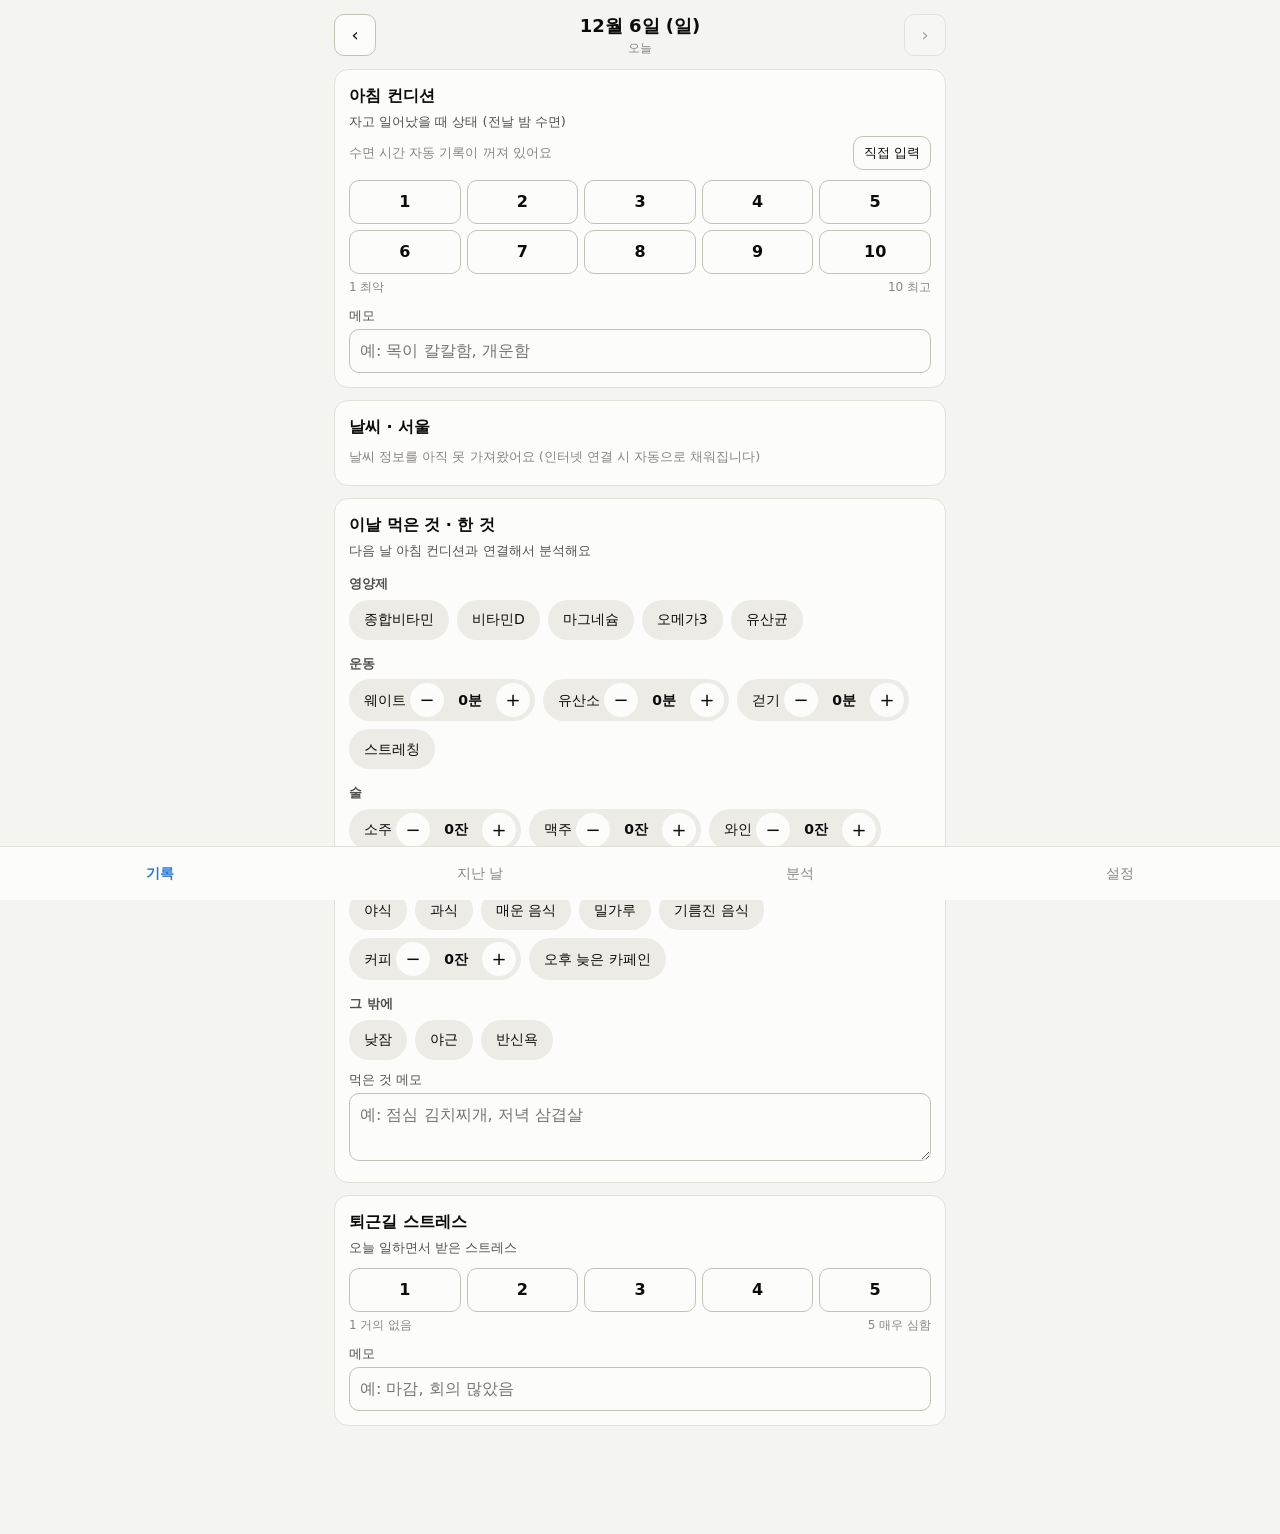
==== condition-app/app/src/main/assets/www/index.html @ cd473499 "Add condition-tracking Android app Morning condition score linked to the previous day's food, supple" ====
<!doctype html>
<html lang="ko">
<head>
<meta charset="utf-8">
<meta name="viewport" content="width=device-width, initial-scale=1, viewport-fit=cover">
<title>컨디션 노트</title>
<link rel="stylesheet" href="style.css">
</head>
<body>
<main id="view"></main>
<nav id="tabs">
  <button data-tab="today">기록</button>
  <button data-tab="history">지난 날</button>
  <button data-tab="stats">분석</button>
  <button data-tab="settings">설정</button>
</nav>
<div id="toast" hidden></div>
<script src="sleep.js"></script>
<script src="app.js"></script>
</body>
</html>
---- condition-app/app/src/main/assets/www/style.css ----
:root {
  --page: #f4f4f1;
  --card: #fcfcfb;
  --ink: #0b0b0b;
  --ink2: #52514e;
  --muted: #898781;
  --line: #e1e0d9;
  --axis: #c3c2b7;
  --accent: #2a78d6;
  --accent-ink: #ffffff;
  --neg: #eb6834;
  --chip: #ecebe6;
  --warn-bg: #fff4d6;
}
@media (prefers-color-scheme: dark) {
  :root {
    --page: #0d0d0d;
    --card: #1a1a19;
    --ink: #f0efec;
    --ink2: #c3c2b7;
    --muted: #898781;
    --line: #2c2c2a;
    --axis: #383835;
    --accent: #3987e5;
    --neg: #d95926;
    --chip: #2a2a28;
    --warn-bg: #3a3118;
  }
}
* { box-sizing: border-box; -webkit-tap-highlight-color: transparent; }
html, body { margin: 0; background: var(--page); color: var(--ink); }
body { font: 16px/1.5 system-ui, -apple-system, "Noto Sans KR", sans-serif; }
#view { padding: 12px 14px 96px; max-width: 640px; margin: 0 auto; }
#tabs {
  position: fixed; left: 0; right: 0; bottom: 0; display: flex;
  background: var(--card); border-top: 1px solid var(--line);
  padding-bottom: env(safe-area-inset-bottom);
}
#tabs button {
  flex: 1; padding: 16px 0; border: 0; background: none; color: var(--muted);
  font: inherit; font-size: 14px;
}
#tabs button.on { color: var(--accent); font-weight: 700; }
h1 { font-size: 20px; margin: 4px 0 12px; }
h2 { font-size: 16px; margin: 0 0 4px; }
h3 { font-size: 13px; margin: 14px 0 6px; color: var(--ink2); font-weight: 600; }
p { margin: 4px 0; }
.sub { color: var(--ink2); font-size: 13px; }
.muted { color: var(--muted); font-size: 13px; }
.card { background: var(--card); border: 1px solid var(--line); border-radius: 14px; padding: 14px; margin-bottom: 12px; }
.warn { background: var(--warn-bg); }
.row { display: flex; align-items: center; gap: 8px; }
.row.between { justify-content: space-between; }
.grow { flex: 1; min-width: 0; }

.datenav { display: flex; align-items: center; justify-content: space-between; margin-bottom: 12px; }
.datenav .d { font-size: 18px; font-weight: 700; text-align: center; }
.datenav .d small { display: block; font-size: 12px; font-weight: 400; color: var(--muted); }

button { font: inherit; color: var(--ink); }
.btn { border: 1px solid var(--axis); background: var(--card); border-radius: 10px; padding: 9px 14px; min-height: 42px; }
.btn.primary { background: var(--accent); border-color: var(--accent); color: var(--accent-ink); font-weight: 600; }
.btn.small { padding: 5px 10px; min-height: 34px; font-size: 13px; }
.btn.icon { width: 42px; padding: 0; font-size: 18px; }
.btn:disabled { opacity: .35; }

.scale { display: grid; gap: 6px; margin: 10px 0 4px; }
.scale.s10 { grid-template-columns: repeat(5, 1fr); }
.scale.s5 { grid-template-columns: repeat(5, 1fr); }
.scale button { border: 1px solid var(--axis); background: var(--card); border-radius: 10px; height: 44px; font-weight: 600; }
.scale button.on { background: var(--accent); border-color: var(--accent); color: var(--accent-ink); }
.scalehint { display: flex; justify-content: space-between; font-size: 12px; color: var(--muted); }

.chips { display: flex; flex-wrap: wrap; gap: 8px; }
.chip { border: 1px solid transparent; background: var(--chip); border-radius: 999px; padding: 8px 14px; min-height: 40px; font-size: 14px; }
.chip.on { background: var(--accent); color: var(--accent-ink); font-weight: 600; }
.chip.num { display: inline-flex; align-items: center; gap: 4px; padding: 3px 4px 3px 14px; }
.chip.num.on { background: var(--chip); color: var(--ink); border-color: var(--accent); }
.chip.num b { min-width: 44px; text-align: center; font-weight: 600; }
.chip.num button { width: 34px; height: 34px; border-radius: 50%; border: 0; background: var(--card); font-size: 18px; line-height: 1; }

input[type=text], input[type=time], input[type=number], select, textarea {
  width: 100%; font: inherit; color: var(--ink); background: var(--card);
  border: 1px solid var(--axis); border-radius: 10px; padding: 9px 10px; min-height: 42px;
}
textarea { min-height: 64px; resize: vertical; }
label.f { display: block; font-size: 13px; color: var(--ink2); margin: 10px 0 4px; }

.sleepline { display: flex; gap: 14px; flex-wrap: wrap; margin: 8px 0; }
.sleepline div span { display: block; font-size: 12px; color: var(--muted); }
.sleepline div b { font-size: 18px; }

.tiles { display: grid; grid-template-columns: repeat(3, 1fr); gap: 8px; margin-bottom: 12px; }
.tile { background: var(--card); border: 1px solid var(--line); border-radius: 14px; padding: 10px 12px; }
.tile span { display: block; font-size: 12px; color: var(--ink2); }
.tile b { font-size: 22px; }
.tile small { font-size: 12px; color: var(--muted); font-weight: 400; }

.hist { display: block; width: 100%; text-align: left; }
.hist .score { width: 44px; height: 44px; border-radius: 12px; background: var(--chip); display: flex; align-items: center; justify-content: center; font-weight: 700; font-size: 18px; flex: none; }
.hist .score.has { background: var(--accent); color: var(--accent-ink); }
.hist .tags { font-size: 13px; color: var(--ink2); overflow: hidden; text-overflow: ellipsis; white-space: nowrap; }

.chart { position: relative; }
.chart svg { display: block; width: 100%; height: auto; touch-action: pan-y; }
.chart .tip { position: absolute; top: 0; pointer-events: none; background: var(--ink); color: var(--card); font-size: 12px; padding: 4px 8px; border-radius: 8px; white-space: nowrap; transform: translateX(-50%); }
.axis text { fill: var(--muted); font-size: 10px; }

.factor { display: grid; grid-template-columns: 34% 1fr 64px; align-items: center; gap: 8px; padding: 6px 0; border-top: 1px solid var(--line); font-size: 14px; }
.factor:first-of-type { border-top: 0; }
.factor .name small { display: block; color: var(--muted); font-size: 11px; }
.factor .bar { position: relative; height: 14px; }
.factor .bar::before { content: ""; position: absolute; left: 50%; top: -3px; bottom: -3px; width: 1px; background: var(--axis); }
.factor .bar i { position: absolute; top: 0; bottom: 0; }
.factor .bar i.pos { left: calc(50% + 1px); background: var(--accent); border-radius: 0 4px 4px 0; }
.factor .bar i.neg { right: calc(50% + 0px); background: var(--neg); border-radius: 4px 0 0 4px; }
.factor .val { text-align: right; font-variant-numeric: tabular-nums; font-weight: 600; }
.legend { display: flex; gap: 14px; font-size: 12px; color: var(--ink2); margin: 6px 0 8px; }
.legend i { display: inline-block; width: 10px; height: 10px; border-radius: 3px; margin-right: 4px; }

table { width: 100%; border-collapse: collapse; font-size: 14px; }
th, td { text-align: left; padding: 6px 4px; border-top: 1px solid var(--line); }
th { color: var(--ink2); font-weight: 600; font-size: 12px; border-top: 0; }
td.n, th.n { text-align: right; font-variant-numeric: tabular-nums; }

.itemrow { display: flex; align-items: center; justify-content: space-between; padding: 6px 0; border-top: 1px solid var(--line); }
.itemrow:first-of-type { border-top: 0; }
.addrow { display: grid; grid-template-columns: 1fr 96px auto; gap: 6px; margin-top: 8px; }

#toast { position: fixed; left: 50%; bottom: 84px; transform: translateX(-50%); background: var(--ink); color: var(--card); padding: 8px 16px; border-radius: 999px; font-size: 14px; z-index: 10; }
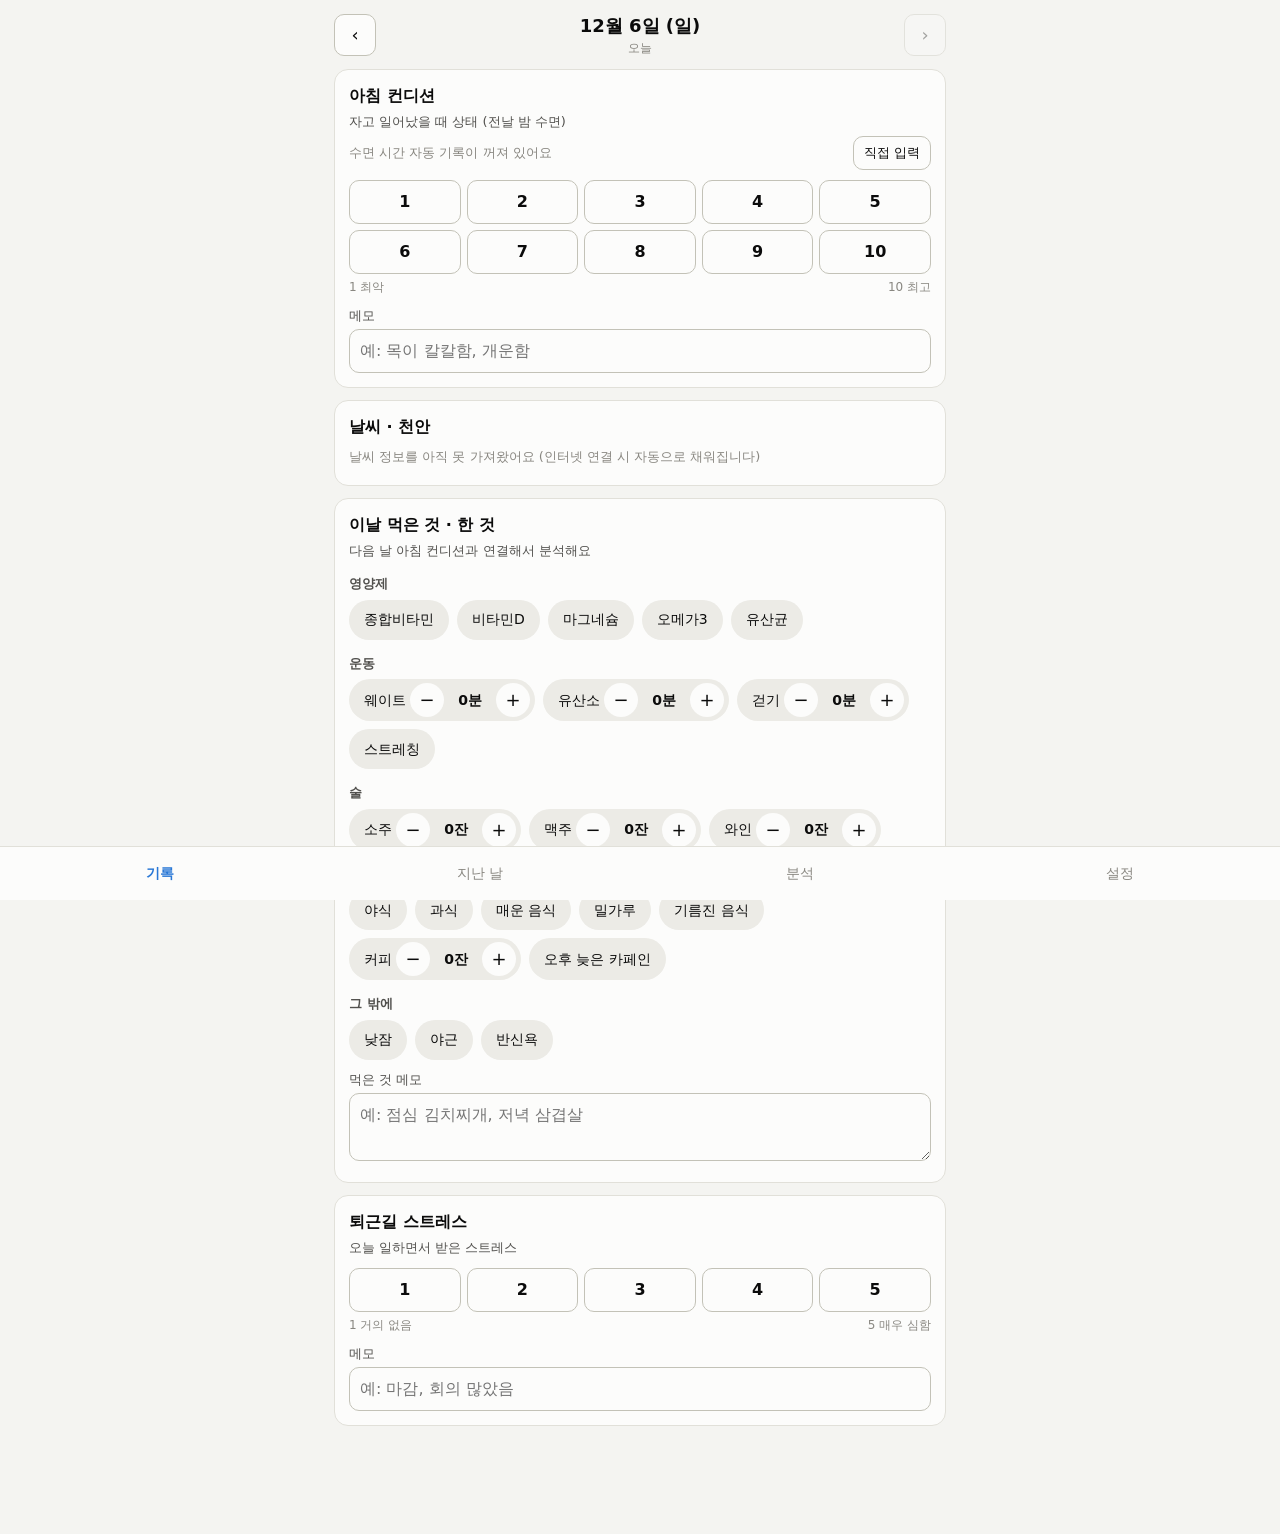
==== commit c2808d09: "Harden the app, default to Cheonan, add good-vs-bad comparison and AI share Ship a non-debuggable re" ====
--- a/condition-app/app/src/main/assets/www/index.html
+++ b/condition-app/app/src/main/assets/www/index.html
@@ -2,6 +2,7 @@
 <html lang="ko">
 <head>
 <meta charset="utf-8">
+<meta http-equiv="Content-Security-Policy" content="default-src 'none'; script-src 'self'; style-src 'self' 'unsafe-inline'; connect-src https://api.open-meteo.com">
 <meta name="viewport" content="width=device-width, initial-scale=1, viewport-fit=cover">
 <title>컨디션 노트</title>
 <link rel="stylesheet" href="style.css">
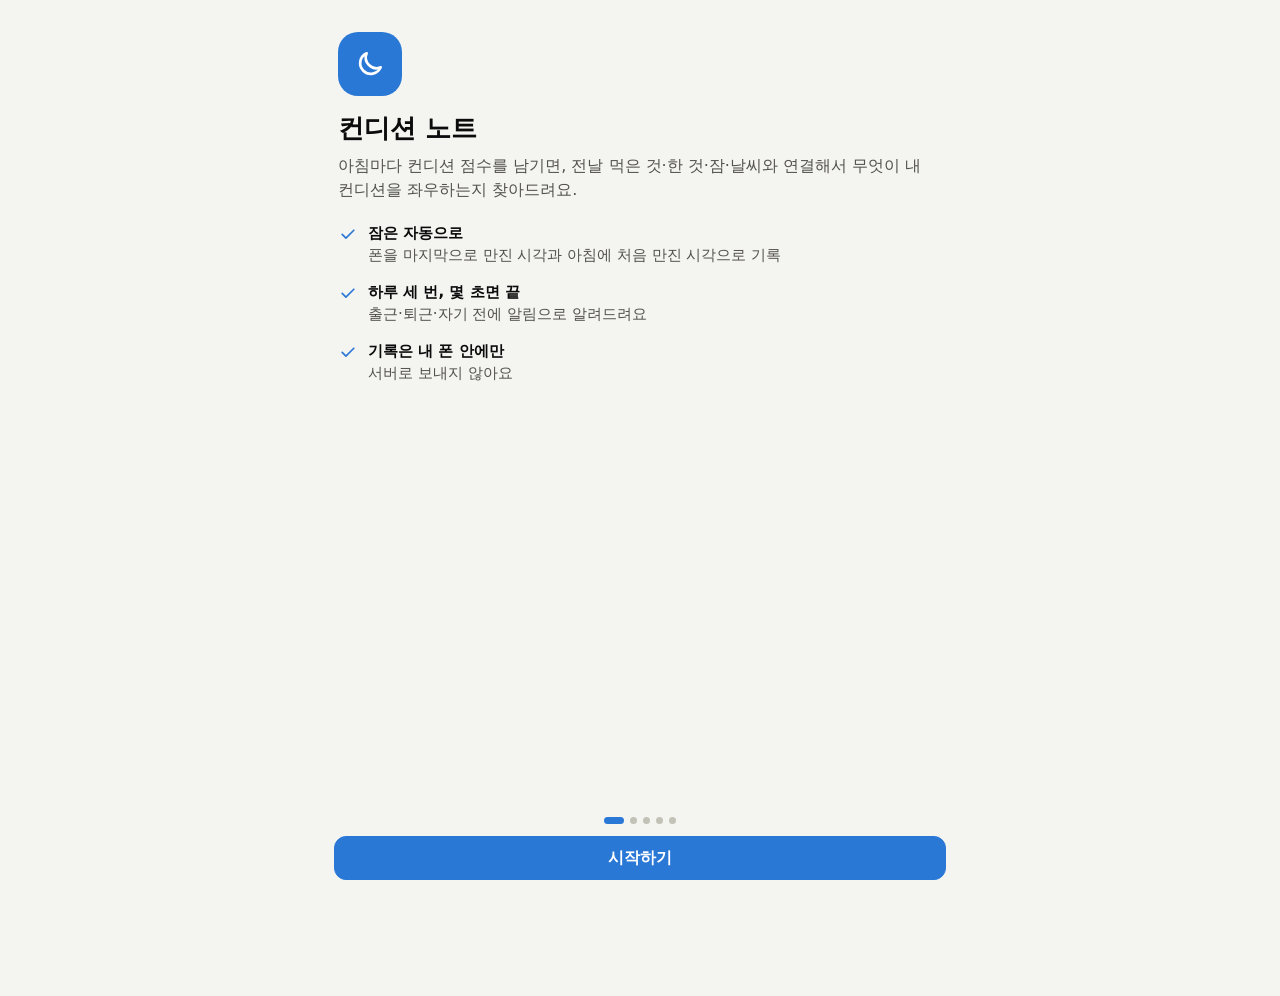
==== commit d126a279: "Upgrade to 2.0: onboarding, redesigned UI, calendar, insights, air quality - First-run guide (permis" ====
--- a/condition-app/app/src/main/assets/www/index.html
+++ b/condition-app/app/src/main/assets/www/index.html
@@ -2,21 +2,19 @@
 <html lang="ko">
 <head>
 <meta charset="utf-8">
-<meta http-equiv="Content-Security-Policy" content="default-src 'none'; script-src 'self'; style-src 'self' 'unsafe-inline'; connect-src https://api.open-meteo.com">
+<meta http-equiv="Content-Security-Policy" content="default-src 'none'; script-src 'self'; style-src 'self' 'unsafe-inline'; connect-src https://api.open-meteo.com https://air-quality-api.open-meteo.com">
 <meta name="viewport" content="width=device-width, initial-scale=1, viewport-fit=cover">
 <title>컨디션 노트</title>
 <link rel="stylesheet" href="style.css">
 </head>
 <body>
 <main id="view"></main>
-<nav id="tabs">
-  <button data-tab="today">기록</button>
-  <button data-tab="history">지난 날</button>
-  <button data-tab="stats">분석</button>
-  <button data-tab="settings">설정</button>
-</nav>
-<div id="toast" hidden></div>
+<nav id="tabs" aria-label="화면 이동"></nav>
+<div id="sheet"></div>
+<div id="toast" role="status" hidden></div>
+<script src="logic.js"></script>
 <script src="sleep.js"></script>
+<script src="views.js"></script>
 <script src="app.js"></script>
 </body>
 </html>
--- a/condition-app/app/src/main/assets/www/style.css
+++ b/condition-app/app/src/main/assets/www/style.css
@@ -3,14 +3,18 @@
   --card: #fcfcfb;
   --ink: #0b0b0b;
   --ink2: #52514e;
-  --muted: #898781;
+  --muted: #76746e;
   --line: #e1e0d9;
   --axis: #c3c2b7;
   --accent: #2a78d6;
   --accent-ink: #ffffff;
+  --accent-soft: #e4effc;
   --neg: #eb6834;
   --chip: #ecebe6;
   --warn-bg: #fff4d6;
+  --danger: #c42f2f;
+  --good: #0ca30c;
+  --shadow: 0 1px 2px rgba(0, 0, 0, .04), 0 4px 16px rgba(0, 0, 0, .04);
 }
 @media (prefers-color-scheme: dark) {
   :root {
@@ -18,113 +22,266 @@
     --card: #1a1a19;
     --ink: #f0efec;
     --ink2: #c3c2b7;
-    --muted: #898781;
+    --muted: #98968f;
     --line: #2c2c2a;
-    --axis: #383835;
+    --axis: #45453f;
     --accent: #3987e5;
+    --accent-soft: #17293f;
     --neg: #d95926;
     --chip: #2a2a28;
     --warn-bg: #3a3118;
+    --danger: #e66767;
+    --shadow: none;
   }
 }
 * { box-sizing: border-box; -webkit-tap-highlight-color: transparent; }
+html { font-size: 16px; }
 html, body { margin: 0; background: var(--page); color: var(--ink); }
-body { font: 16px/1.5 system-ui, -apple-system, "Noto Sans KR", sans-serif; }
-#view { padding: 12px 14px 96px; max-width: 640px; margin: 0 auto; }
-#tabs {
-  position: fixed; left: 0; right: 0; bottom: 0; display: flex;
-  background: var(--card); border-top: 1px solid var(--line);
-  padding-bottom: env(safe-area-inset-bottom);
-}
-#tabs button {
-  flex: 1; padding: 16px 0; border: 0; background: none; color: var(--muted);
-  font: inherit; font-size: 14px;
-}
+body { font: 1rem/1.5 system-ui, -apple-system, "Noto Sans KR", sans-serif; overflow-wrap: anywhere; }
+body.sheet-open { overflow: hidden; }
+#view { padding: .5rem .875rem 6.5rem; max-width: 40rem; margin: 0 auto; }
+h1 { font-size: 1.25rem; margin: 0; line-height: 1.3; }
+h2 { font-size: 1.0625rem; margin: 0; display: flex; align-items: center; gap: .375rem; }
+h3 { font-size: .8125rem; margin: 0; color: var(--ink2); font-weight: 600; }
+p { margin: .25rem 0; }
+.sub { color: var(--ink2); font-size: .875rem; }
+.muted { color: var(--muted); font-size: .8125rem; font-weight: 400; }
+.row { display: flex; align-items: center; gap: .5rem; }
+.row.between { justify-content: space-between; }
+.row.wrap { flex-wrap: wrap; }
+.grow { flex: 1; min-width: 0; }
+.ic { width: 1.25rem; height: 1.25rem; flex: none; }
+.ic.dim { color: var(--axis); }
+.muted .ic { width: .9375rem; height: .9375rem; vertical-align: -.15em; margin-right: .25rem; }
+button { font: inherit; color: var(--ink); }
+button:focus-visible, input:focus-visible, select:focus-visible, textarea:focus-visible { outline: 2px solid var(--accent); outline-offset: 2px; }
+
+/* 아래 탭 */
+#tabs { position: fixed; left: 0; right: 0; bottom: 0; display: flex; background: var(--card); border-top: 1px solid var(--line); padding-bottom: env(safe-area-inset-bottom); z-index: 5; }
+#tabs button { flex: 1; padding: .5rem 0 .4375rem; border: 0; background: none; color: var(--muted); font-size: .6875rem; display: flex; flex-direction: column; align-items: center; gap: .125rem; min-height: 3.5rem; }
+#tabs button .ic { width: 1.5rem; height: 1.5rem; }
 #tabs button.on { color: var(--accent); font-weight: 700; }
-h1 { font-size: 20px; margin: 4px 0 12px; }
-h2 { font-size: 16px; margin: 0 0 4px; }
-h3 { font-size: 13px; margin: 14px 0 6px; color: var(--ink2); font-weight: 600; }
-p { margin: 4px 0; }
-.sub { color: var(--ink2); font-size: 13px; }
-.muted { color: var(--muted); font-size: 13px; }
-.card { background: var(--card); border: 1px solid var(--line); border-radius: 14px; padding: 14px; margin-bottom: 12px; }
-.warn { background: var(--warn-bg); }
-.row { display: flex; align-items: center; gap: 8px; }
-.row.between { justify-content: space-between; }
-.grow { flex: 1; min-width: 0; }
-
-.datenav { display: flex; align-items: center; justify-content: space-between; margin-bottom: 12px; }
-.datenav .d { font-size: 18px; font-weight: 700; text-align: center; }
-.datenav .d small { display: block; font-size: 12px; font-weight: 400; color: var(--muted); }
-
-button { font: inherit; color: var(--ink); }
-.btn { border: 1px solid var(--axis); background: var(--card); border-radius: 10px; padding: 9px 14px; min-height: 42px; }
+body.onboarding #tabs { display: none; }
+
+/* 머리말 */
+.top { display: flex; align-items: center; justify-content: space-between; gap: .5rem; padding: .5rem 0 .75rem; }
+.top.plain { padding-top: .75rem; }
+.top .ttl { flex: 1; text-align: center; }
+.top.plain .ttl { text-align: left; }
+.top.plain h1 { font-size: 1.5rem; }
+.top .ttl p { margin: 0; font-size: .8125rem; color: var(--muted); }
+.nav { width: 2.75rem; height: 2.75rem; border-radius: 50%; border: 1px solid var(--line); background: var(--card); display: flex; align-items: center; justify-content: center; }
+.nav:disabled { opacity: .3; }
+.backtoday { display: block; width: 100%; margin: 0 0 .75rem; padding: .5rem; border: 0; border-radius: .75rem; background: var(--accent-soft); color: var(--accent); font-weight: 600; font-size: .875rem; }
+
+/* 오늘 진행 상황 */
+.steps { display: grid; grid-template-columns: repeat(3, 1fr); gap: .5rem; margin-bottom: .75rem; }
+.steps button { display: flex; align-items: center; justify-content: center; gap: .375rem; min-height: 2.5rem; border: 1px solid var(--line); background: var(--card); border-radius: 999px; font-size: .875rem; color: var(--ink2); }
+.steps button i { width: .875rem; height: .875rem; border-radius: 50%; border: 2px solid var(--axis); }
+.steps button .ic { width: 1rem; height: 1rem; }
+.steps button.on { background: var(--accent-soft); border-color: transparent; color: var(--accent); font-weight: 600; }
+
+/* 카드 */
+.card { display: block; width: 100%; text-align: left; background: var(--card); border: 1px solid var(--line); border-radius: 1rem; padding: 1rem; margin: 0 0 .75rem; box-shadow: var(--shadow); scroll-margin-top: .75rem; }
+.card-h { display: flex; align-items: center; justify-content: space-between; gap: .5rem; margin-bottom: .375rem; }
+.card.warn { background: var(--warn-bg); box-shadow: none; }
+.card.warn .btn.ghost { background: transparent; }
+.card.warn > .row, .card.warn > .btn { margin-top: .5rem; }
+.done { display: inline-flex; align-items: center; gap: .125rem; color: var(--accent); font-size: .8125rem; font-weight: 600; }
+.done .ic { width: 1rem; height: 1rem; }
+.tag { font-size: .75rem; padding: .125rem .5rem; border-radius: 999px; background: var(--chip); color: var(--ink2); font-weight: 600; white-space: nowrap; }
+.tag.ok { background: var(--accent-soft); color: var(--accent); }
+.q { font-weight: 600; margin: .875rem 0 .5rem; }
+.cat-h { display: flex; align-items: center; justify-content: space-between; margin: 1rem 0 .5rem; min-height: 1.5rem; }
+.card h3 { margin: 1rem 0 .5rem; }
+.cat-h h3 { margin: 0; }
+.link { border: 0; background: none; color: var(--accent); font-size: .8125rem; font-weight: 600; padding: .375rem 0; }
+.link.block { display: block; margin-top: .5rem; }
+
+/* 버튼 */
+.btn { border: 1px solid var(--axis); background: var(--card); border-radius: .75rem; padding: .5625rem .875rem; min-height: 2.75rem; font-weight: 500; }
 .btn.primary { background: var(--accent); border-color: var(--accent); color: var(--accent-ink); font-weight: 600; }
-.btn.small { padding: 5px 10px; min-height: 34px; font-size: 13px; }
-.btn.icon { width: 42px; padding: 0; font-size: 18px; }
-.btn:disabled { opacity: .35; }
-
-.scale { display: grid; gap: 6px; margin: 10px 0 4px; }
-.scale.s10 { grid-template-columns: repeat(5, 1fr); }
-.scale.s5 { grid-template-columns: repeat(5, 1fr); }
-.scale button { border: 1px solid var(--axis); background: var(--card); border-radius: 10px; height: 44px; font-weight: 600; }
-.scale button.on { background: var(--accent); border-color: var(--accent); color: var(--accent-ink); }
-.scalehint { display: flex; justify-content: space-between; font-size: 12px; color: var(--muted); }
-
-.chips { display: flex; flex-wrap: wrap; gap: 8px; }
-.chip { border: 1px solid transparent; background: var(--chip); border-radius: 999px; padding: 8px 14px; min-height: 40px; font-size: 14px; }
+.btn.ghost { border-color: transparent; color: var(--accent); }
+.btn.small { padding: .3125rem .625rem; min-height: 2.25rem; font-size: .8125rem; }
+.btn.block { display: block; width: 100%; margin-top: .75rem; }
+.btn.dangerbtn { background: var(--danger); border-color: var(--danger); color: #fff; font-weight: 600; }
+.btn.dangertext { color: var(--danger); }
+
+/* 수면 */
+.sleepbox { background: var(--page); border-radius: .75rem; padding: .75rem; }
+.sleepbox.empty { display: flex; align-items: center; justify-content: space-between; gap: .5rem; }
+.sleepnums { display: flex; flex-wrap: wrap; gap: .375rem 1.25rem; margin-bottom: .375rem; }
+.sleepnums b { white-space: nowrap; }
+.sleepnums span { display: block; font-size: .75rem; color: var(--muted); }
+.sleepnums b { font-size: 1.1875rem; font-variant-numeric: tabular-nums; }
+.sleepedit .row { margin-bottom: .5rem; }
+
+/* 점수 */
+.score10 { display: grid; grid-template-columns: repeat(5, 1fr); gap: .375rem; }
+.score10 button { min-height: 2.75rem; border-radius: .75rem; border: 1px solid var(--axis); background: var(--card); font-weight: 600; font-size: 1.0625rem; padding: 0; }
+.score10 button.on, .score5 button.on { background: var(--accent); border-color: var(--accent); color: var(--accent-ink); }
+.score5 { display: grid; grid-template-columns: repeat(5, 1fr); gap: .375rem; }
+.score5 button { border: 1px solid var(--axis); background: var(--card); border-radius: .75rem; padding: .375rem .125rem; min-height: 3.25rem; display: flex; flex-direction: column; align-items: center; justify-content: center; }
+.score5 b { font-size: 1.0625rem; }
+.score5 small { font-size: .6875rem; color: var(--muted); }
+.score5 button.on small { color: var(--accent-ink); }
+.scalehint { display: flex; justify-content: space-between; font-size: .75rem; color: var(--muted); margin-top: .375rem; min-height: 1.25rem; }
+.scalehint b { color: var(--accent); font-size: .875rem; margin: 0 auto; }
+
+/* 항목 칩 */
+.chips { display: flex; flex-wrap: wrap; gap: .5rem; }
+.chip { border: 1px solid transparent; background: var(--chip); border-radius: 999px; padding: .5rem .875rem; min-height: 2.5rem; font-size: .875rem; }
 .chip.on { background: var(--accent); color: var(--accent-ink); font-weight: 600; }
-.chip.num { display: inline-flex; align-items: center; gap: 4px; padding: 3px 4px 3px 14px; }
-.chip.num.on { background: var(--chip); color: var(--ink); border-color: var(--accent); }
-.chip.num b { min-width: 44px; text-align: center; font-weight: 600; }
-.chip.num button { width: 34px; height: 34px; border-radius: 50%; border: 0; background: var(--card); font-size: 18px; line-height: 1; }
-
-input[type=text], input[type=time], input[type=number], select, textarea {
-  width: 100%; font: inherit; color: var(--ink); background: var(--card);
-  border: 1px solid var(--axis); border-radius: 10px; padding: 9px 10px; min-height: 42px;
-}
-textarea { min-height: 64px; resize: vertical; }
-label.f { display: block; font-size: 13px; color: var(--ink2); margin: 10px 0 4px; }
-
-.sleepline { display: flex; gap: 14px; flex-wrap: wrap; margin: 8px 0; }
-.sleepline div span { display: block; font-size: 12px; color: var(--muted); }
-.sleepline div b { font-size: 18px; }
-
-.tiles { display: grid; grid-template-columns: repeat(3, 1fr); gap: 8px; margin-bottom: 12px; }
-.tile { background: var(--card); border: 1px solid var(--line); border-radius: 14px; padding: 10px 12px; }
-.tile span { display: block; font-size: 12px; color: var(--ink2); }
-.tile b { font-size: 22px; }
-.tile small { font-size: 12px; color: var(--muted); font-weight: 400; }
-
-.hist { display: block; width: 100%; text-align: left; }
-.hist .score { width: 44px; height: 44px; border-radius: 12px; background: var(--chip); display: flex; align-items: center; justify-content: center; font-weight: 700; font-size: 18px; flex: none; }
-.hist .score.has { background: var(--accent); color: var(--accent-ink); }
-.hist .tags { font-size: 13px; color: var(--ink2); overflow: hidden; text-overflow: ellipsis; white-space: nowrap; }
-
-.chart { position: relative; }
+.chip.num { display: inline-flex; align-items: center; gap: .25rem; padding: .1875rem .25rem .1875rem .875rem; }
+.chip.num.on { background: var(--accent-soft); color: var(--ink); border-color: var(--accent); }
+.chip.num b { min-width: 2.75rem; text-align: center; font-weight: 600; font-variant-numeric: tabular-nums; }
+.chip.num button { width: 2.125rem; height: 2.125rem; border-radius: 50%; border: 0; background: var(--card); font-size: 1.125rem; line-height: 1; padding: 0; }
+
+/* 입력 */
+input[type=text], input[type=time], select, textarea { width: 100%; font: inherit; color: var(--ink); background: var(--card); border: 1px solid var(--axis); border-radius: .75rem; padding: .5625rem .625rem; min-height: 2.75rem; }
+textarea { min-height: 4rem; resize: vertical; display: block; }
+label.f { display: block; font-size: .8125rem; color: var(--ink2); margin: .875rem 0 .25rem; }
+input:disabled { opacity: .6; }
+
+/* 날씨 */
+.env { display: grid; grid-template-columns: 1fr 1fr; gap: .5rem; }
+.env > div { background: var(--page); border-radius: .75rem; padding: .625rem .75rem; }
+.env span { display: block; font-size: .75rem; color: var(--muted); }
+.env b { font-size: 1.0625rem; }
+.env small { display: block; font-size: .75rem; color: var(--ink2); }
+.pm::before { content: ""; display: inline-block; width: .5rem; height: .5rem; border-radius: 50%; margin-right: .375rem; vertical-align: .1em; }
+.pm0::before { background: #0ca30c; } .pm1::before { background: #fab219; } .pm2::before { background: #ec835a; } .pm3::before { background: #d03b3b; }
+
+/* 달력 */
+.cal { display: grid; grid-template-columns: repeat(7, 1fr); gap: .25rem; }
+.cal.head { margin-bottom: .375rem; }
+.cal.head span { text-align: center; font-size: .75rem; color: var(--muted); }
+.cal button { aspect-ratio: 1; border: 0; border-radius: .625rem; background: var(--page); display: flex; flex-direction: column; align-items: center; justify-content: center; padding: 0; line-height: 1.1; position: relative; }
+.cal button small { font-size: .6875rem; opacity: .75; }
+.cal button b { font-size: .9375rem; }
+.cal button.today { box-shadow: 0 0 0 2px var(--card), 0 0 0 4px var(--accent); }
+.cal button.dot::after { content: ""; width: .3125rem; height: .3125rem; border-radius: 50%; background: var(--axis); margin-top: .1875rem; }
+.cal button:disabled { opacity: .35; }
+.callegend { display: flex; align-items: center; justify-content: flex-end; gap: .25rem; margin-top: .625rem; font-size: .6875rem; color: var(--muted); }
+.callegend i { width: .875rem; height: .875rem; border-radius: .1875rem; }
+
+/* 숫자 타일 */
+.tiles { display: grid; grid-template-columns: repeat(3, 1fr); gap: .5rem; margin-bottom: .75rem; }
+.tile { background: var(--card); border: 1px solid var(--line); border-radius: 1rem; padding: .625rem .75rem; box-shadow: var(--shadow); }
+.tile span { display: block; font-size: .75rem; color: var(--ink2); }
+.tile b { font-size: 1.375rem; font-variant-numeric: tabular-nums; }
+.tile small { font-size: .75rem; color: var(--muted); font-weight: 400; }
+.tile small.delta { display: block; }
+
+/* 지난 날 목록 */
+.hist .score { width: 2.75rem; height: 2.75rem; border-radius: .75rem; background: var(--chip); display: flex; align-items: center; justify-content: center; font-weight: 700; font-size: 1.125rem; flex: none; }
+.hist .tags { font-size: .8125rem; color: var(--muted); overflow: hidden; text-overflow: ellipsis; white-space: nowrap; }
+
+/* 분석 */
+.seg { display: grid; grid-template-columns: repeat(3, 1fr); background: var(--chip); border-radius: .75rem; padding: .1875rem; margin-bottom: .75rem; }
+.seg button { border: 0; background: none; border-radius: .5625rem; min-height: 2.25rem; font-size: .875rem; color: var(--ink2); }
+.seg button.on { background: var(--card); color: var(--ink); font-weight: 600; box-shadow: 0 1px 3px rgba(0, 0, 0, .12); }
+.insights { list-style: none; margin: .25rem 0 .5rem; padding: 0; }
+.insights li { padding: .625rem 0 .625rem .75rem; border-left: 3px solid var(--accent); margin-bottom: .625rem; }
+.insights li.down { border-left-color: var(--neg); }
+.insights li p { margin: 0 0 .25rem; font-weight: 600; }
+.insights li div { display: flex; flex-wrap: wrap; align-items: center; gap: .375rem; }
+.conf { font-size: .6875rem; font-weight: 600; padding: .0625rem .4375rem; border-radius: 999px; background: var(--chip); color: var(--ink2); }
+.conf.c2 { background: var(--accent-soft); color: var(--accent); }
+.chart { position: relative; margin-top: .5rem; }
 .chart svg { display: block; width: 100%; height: auto; touch-action: pan-y; }
-.chart .tip { position: absolute; top: 0; pointer-events: none; background: var(--ink); color: var(--card); font-size: 12px; padding: 4px 8px; border-radius: 8px; white-space: nowrap; transform: translateX(-50%); }
-.axis text { fill: var(--muted); font-size: 10px; }
-
-.factor { display: grid; grid-template-columns: 34% 1fr 64px; align-items: center; gap: 8px; padding: 6px 0; border-top: 1px solid var(--line); font-size: 14px; }
-.factor:first-of-type { border-top: 0; }
-.factor .name small { display: block; color: var(--muted); font-size: 11px; }
-.factor .bar { position: relative; height: 14px; }
-.factor .bar::before { content: ""; position: absolute; left: 50%; top: -3px; bottom: -3px; width: 1px; background: var(--axis); }
-.factor .bar i { position: absolute; top: 0; bottom: 0; }
+.chart .tip { position: absolute; top: 0; pointer-events: none; background: var(--ink); color: var(--card); font-size: .75rem; padding: .25rem .5rem; border-radius: .5rem; white-space: nowrap; transform: translateX(-50%); }
+.axis text, text.axl { fill: var(--muted); font-size: 10px; }
+text.val { fill: var(--ink); font-size: 10px; font-weight: 600; }
+.legend { display: flex; flex-wrap: wrap; gap: .25rem .875rem; font-size: .75rem; color: var(--ink2); margin: .375rem 0 .5rem; }
+.legend i { display: inline-block; width: .625rem; height: .625rem; border-radius: .1875rem; margin-right: .25rem; }
+.factor { display: grid; grid-template-columns: 38% 1fr 3.25rem; align-items: center; gap: .5rem; width: 100%; padding: .5rem 0; border: 0; border-top: 1px solid var(--line); background: none; text-align: left; font-size: .875rem; min-height: 3rem; }
+.factor .name small { display: block; color: var(--muted); font-size: .6875rem; }
+.factor .bar { position: relative; height: .875rem; }
+.factor .bar::before { content: ""; position: absolute; left: 50%; top: -.1875rem; bottom: -.1875rem; width: 1px; background: var(--axis); }
+.factor .bar i { position: absolute; top: 0; bottom: 0; min-width: 2px; }
 .factor .bar i.pos { left: calc(50% + 1px); background: var(--accent); border-radius: 0 4px 4px 0; }
-.factor .bar i.neg { right: calc(50% + 0px); background: var(--neg); border-radius: 4px 0 0 4px; }
+.factor .bar i.neg { right: 50%; background: var(--neg); border-radius: 4px 0 0 4px; }
 .factor .val { text-align: right; font-variant-numeric: tabular-nums; font-weight: 600; }
-.legend { display: flex; gap: 14px; font-size: 12px; color: var(--ink2); margin: 6px 0 8px; }
-.legend i { display: inline-block; width: 10px; height: 10px; border-radius: 3px; margin-right: 4px; }
-
-table { width: 100%; border-collapse: collapse; font-size: 14px; }
-th, td { text-align: left; padding: 6px 4px; border-top: 1px solid var(--line); }
-th { color: var(--ink2); font-weight: 600; font-size: 12px; border-top: 0; }
-td.n, th.n { text-align: right; font-variant-numeric: tabular-nums; }
-
-.itemrow { display: flex; align-items: center; justify-content: space-between; padding: 6px 0; border-top: 1px solid var(--line); }
-.itemrow:first-of-type { border-top: 0; }
-.addrow { display: grid; grid-template-columns: 1fr 96px auto; gap: 6px; margin-top: 8px; }
-
-#toast { position: fixed; left: 50%; bottom: 84px; transform: translateX(-50%); background: var(--ink); color: var(--card); padding: 8px 16px; border-radius: 999px; font-size: 14px; z-index: 10; }
+table { width: 100%; border-collapse: collapse; font-size: .875rem; margin-top: .375rem; }
+th, td { text-align: left; padding: .4375rem .25rem; border-top: 1px solid var(--line); }
+th { color: var(--ink2); font-weight: 600; font-size: .75rem; border-top: 0; }
+td.n, th.n { text-align: right; font-variant-numeric: tabular-nums; white-space: nowrap; }
+.card.ai > .ic { color: var(--accent); width: 1.5rem; height: 1.5rem; }
+.card.ai .btn { margin-top: .5rem; }
+.empty-state { text-align: center; padding: 2rem 1rem; }
+.empty-state .ic { width: 2.5rem; height: 2.5rem; color: var(--axis); }
+.empty-state h2 { justify-content: center; margin: .5rem 0; }
+
+/* 설정 */
+.rem { display: flex; align-items: center; justify-content: space-between; gap: .5rem; padding-top: .75rem; border-top: 1px solid var(--line); margin-top: .75rem; }
+.rem input[type=time] { width: 7.75rem; flex: none; }
+.switch { display: flex; align-items: center; gap: .625rem; flex: 1; min-width: 0; }
+.switch input { position: absolute; opacity: 0; width: 0; height: 0; }
+.switch i { width: 2.75rem; height: 1.625rem; border-radius: 999px; background: var(--axis); position: relative; flex: none; transition: background .15s; }
+.switch i::after { content: ""; position: absolute; top: .1875rem; left: .1875rem; width: 1.25rem; height: 1.25rem; border-radius: 50%; background: #fff; transition: transform .15s; }
+.switch input:checked + i { background: var(--accent); }
+.switch input:checked + i::after { transform: translateX(1.125rem); }
+.switch input:focus-visible + i { outline: 2px solid var(--accent); outline-offset: 2px; }
+.switch small { display: block; color: var(--muted); font-size: .75rem; }
+.remopt { display: flex; flex-direction: column; gap: .375rem; padding: .5rem 0 0 3.375rem; font-size: .8125rem; color: var(--ink2); }
+.remopt label { display: flex; align-items: center; gap: .375rem; min-height: 1.75rem; }
+.remopt input { width: 1.125rem; height: 1.125rem; accent-color: var(--accent); flex: none; }
+.inline-warn { background: var(--warn-bg); border-radius: .75rem; padding: .5rem .75rem; font-size: .875rem; margin-top: .5rem; }
+.itemlist { border: 1px solid var(--line); border-radius: .75rem; overflow: hidden; }
+.itemrow { display: flex; align-items: center; gap: .5rem; width: 100%; min-height: 2.75rem; padding: .5rem .75rem; border: 0; border-top: 1px solid var(--line); background: none; text-align: left; }
+.itemrow:first-child { border-top: 0; }
+.itemrow > span { flex: 1; }
+.itemrow small { color: var(--muted); font-size: .75rem; }
+.itemrow.off > span { color: var(--muted); text-decoration: line-through; }
+.itemlist:empty { display: none; }
+.menu { border: 1px solid var(--line); border-radius: .75rem; overflow: hidden; margin-top: .5rem; }
+.menu button { display: flex; align-items: center; justify-content: space-between; width: 100%; min-height: 3rem; padding: .5rem .75rem; border: 0; border-top: 1px solid var(--line); background: none; text-align: left; }
+.menu button:first-child { border-top: 0; }
+.menu button.danger { color: var(--danger); }
+.about { margin-top: .75rem; }
+
+/* 첫 실행 안내 */
+.ob { min-height: calc(100vh - 1rem); display: flex; flex-direction: column; }
+.ob-body { flex: 1; padding: 1.5rem .25rem 1rem; }
+.ob-body h1 { font-size: 1.625rem; margin: 1rem 0 .5rem; }
+.ob-body h3 { margin: 1rem 0 .5rem; }
+.lead { font-size: 1rem; color: var(--ink2); margin-bottom: 1.25rem; }
+.hero { width: 4rem; height: 4rem; border-radius: 1.25rem; background: var(--accent); color: #fff; display: flex; align-items: center; justify-content: center; }
+.hero .ic { width: 2rem; height: 2rem; }
+.feat { list-style: none; padding: 0; margin: 0; }
+.feat li { display: flex; gap: .625rem; margin-bottom: .875rem; color: var(--ink2); font-size: .9375rem; }
+.feat li .ic { color: var(--accent); margin-top: .125rem; }
+.feat b { display: block; color: var(--ink); }
+.obbox { background: var(--card); border: 1px solid var(--line); border-radius: 1rem; padding: 1rem; margin-bottom: .75rem; }
+.obbox .rem:first-child { border-top: 0; margin-top: 0; padding-top: 0; }
+details { margin-top: .75rem; font-size: .875rem; }
+summary { color: var(--accent); font-weight: 600; min-height: 2rem; }
+.steps-ol { padding-left: 1.25rem; margin: .5rem 0; }
+.steps-ol li { margin-bottom: .375rem; }
+.ob-foot { position: sticky; bottom: 0; background: var(--page); padding: .75rem 0 calc(.75rem + env(safe-area-inset-bottom)); }
+.dots { display: flex; justify-content: center; gap: .375rem; margin-bottom: .75rem; }
+.dots i { width: .4375rem; height: .4375rem; border-radius: 50%; background: var(--axis); }
+.dots i.on { background: var(--accent); width: 1.25rem; border-radius: 999px; }
+
+/* 아래에서 올라오는 창 */
+#sheet { position: fixed; inset: 0; z-index: 20; visibility: hidden; }
+#sheet.open { visibility: visible; }
+.sheet-back { position: absolute; inset: 0; background: rgba(0, 0, 0, .45); opacity: 0; transition: opacity .18s; }
+.sheet-body { position: absolute; left: 0; right: 0; bottom: 0; max-height: 88vh; overflow: auto; background: var(--card); border-radius: 1.25rem 1.25rem 0 0; padding: 1.25rem 1rem calc(1rem + env(safe-area-inset-bottom)); max-width: 40rem; margin: 0 auto; transform: translateY(1.5rem); opacity: 0; transition: transform .18s, opacity .18s; }
+#sheet.open .sheet-back { opacity: 1; }
+#sheet.open .sheet-body { transform: none; opacity: 1; }
+.sheet-body h2 { font-size: 1.1875rem; margin-bottom: .5rem; }
+.sheet-body > .row { margin-top: 1rem; }
+.tools { margin-top: .875rem; }
+.cmp { display: grid; grid-template-columns: repeat(3, 1fr); gap: .5rem; margin: .75rem 0; }
+.cmp > div { background: var(--page); border-radius: .75rem; padding: .625rem; text-align: center; }
+.cmp span { display: block; font-size: .75rem; color: var(--muted); }
+.cmp b { font-size: 1.375rem; }
+.cmp small { display: block; font-size: .75rem; color: var(--ink2); }
+.plainlist { padding-left: 1.125rem; margin: .5rem 0; font-size: .9375rem; color: var(--ink2); }
+.plainlist li { margin-bottom: .5rem; }
+.plainlist b { color: var(--ink); }
+
+#toast { position: fixed; left: 50%; bottom: 5rem; transform: translateX(-50%); background: var(--ink); color: var(--card); padding: .5rem 1rem; border-radius: 999px; font-size: .875rem; z-index: 30; max-width: 90vw; text-align: center; }
+@media (prefers-reduced-motion: reduce) { * { transition: none !important; scroll-behavior: auto !important; } }
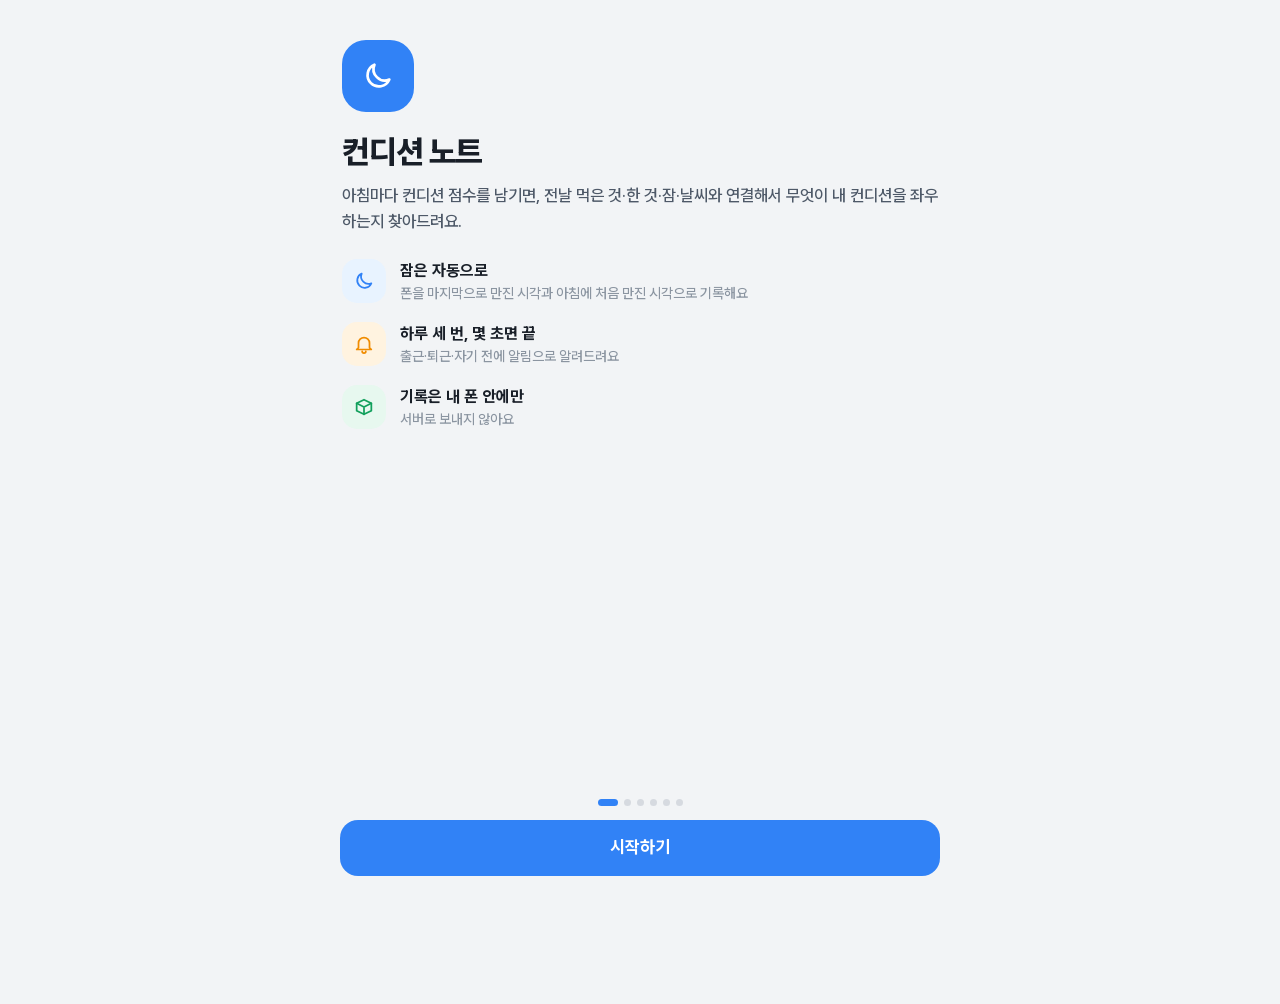
==== commit a6c64731: "Redesign the app with three selectable themes - New visual design applied to every screen: Pretendar" ====
--- a/condition-app/app/src/main/assets/www/index.html
+++ b/condition-app/app/src/main/assets/www/index.html
@@ -2,7 +2,7 @@
 <html lang="ko">
 <head>
 <meta charset="utf-8">
-<meta http-equiv="Content-Security-Policy" content="default-src 'none'; script-src 'self'; style-src 'self' 'unsafe-inline'; connect-src https://api.open-meteo.com https://air-quality-api.open-meteo.com">
+<meta http-equiv="Content-Security-Policy" content="default-src 'none'; script-src 'self'; style-src 'self' 'unsafe-inline'; font-src 'self'; connect-src https://api.open-meteo.com https://air-quality-api.open-meteo.com">
 <meta name="viewport" content="width=device-width, initial-scale=1, viewport-fit=cover">
 <title>컨디션 노트</title>
 <link rel="stylesheet" href="style.css">
--- a/condition-app/app/src/main/assets/www/style.css
+++ b/condition-app/app/src/main/assets/www/style.css
@@ -1,287 +1,348 @@
-:root {
-  --page: #f4f4f1;
-  --card: #fcfcfb;
-  --ink: #0b0b0b;
-  --ink2: #52514e;
-  --muted: #76746e;
-  --line: #e1e0d9;
-  --axis: #c3c2b7;
-  --accent: #2a78d6;
-  --accent-ink: #ffffff;
-  --accent-soft: #e4effc;
-  --neg: #eb6834;
-  --chip: #ecebe6;
-  --warn-bg: #fff4d6;
-  --danger: #c42f2f;
-  --good: #0ca30c;
-  --shadow: 0 1px 2px rgba(0, 0, 0, .04), 0 4px 16px rgba(0, 0, 0, .04);
+@font-face { font-family: Pretendard; src: url('font/PretendardVariable.woff2') format('woff2'); font-weight: 100 900; font-display: swap; }
+
+/* ---------- 테마: 클린(a) · 나이트(b) · 웜(c) ---------- */
+:root, [data-theme=a] {
+  --bg: #f2f4f6; --card: #ffffff; --ink: #191f28; --ink2: #4e5968; --muted: #8b95a1; --line: #eef0f3; --field: #f2f4f6; --border: #d9dee4;
+  --accent: #3182f6; --accent-ink: #ffffff; --soft: #e8f3ff; --fill: #c9e2ff; --neg: #f04452; --neg-soft: #ffeeee; --danger: #e5353f;
+  --hero: #ffffff; --hero-ink: #191f28; --hero-sub: #6b7684; --hero-line: #eef0f3; --ring: #3182f6; --ring-track: #e8f3ff; --hero-shadow: 0 1px 2px rgba(0, 0, 0, .03);
+  --bar: #d6dae0; --chip: #f2f4f6; --tab: #ffffff; --tab-on: #191f28; --seg: #e5e8eb; --seg-on: #ffffff; --seg-on-ink: #191f28;
+  --t1: #e8f3ff; --t1i: #3182f6; --t2: #e7f8ef; --t2i: #12a05c; --t3: #fff3e0; --t3i: #f08c00; --warn: #fff7e0;
+  --r: 1.375rem; --shadow: 0 1px 2px rgba(0, 0, 0, .03); --scrim: rgba(8, 10, 20, .5);
 }
-@media (prefers-color-scheme: dark) {
-  :root {
-    --page: #0d0d0d;
-    --card: #1a1a19;
-    --ink: #f0efec;
-    --ink2: #c3c2b7;
-    --muted: #98968f;
-    --line: #2c2c2a;
-    --axis: #45453f;
-    --accent: #3987e5;
-    --accent-soft: #17293f;
-    --neg: #d95926;
-    --chip: #2a2a28;
-    --warn-bg: #3a3118;
-    --danger: #e66767;
-    --shadow: none;
-  }
+[data-theme=b] {
+  --bg: #0d1020; --card: #171b2f; --ink: #f1f3ff; --ink2: #b4b9d6; --muted: #8087aa; --line: #232843; --field: #0d1020; --border: #323963;
+  --accent: #8f9dff; --accent-ink: #0d1020; --soft: #232a52; --fill: #3b4488; --neg: #ff8f7a; --neg-soft: #3a2230; --danger: #ff8f7a;
+  --hero: linear-gradient(145deg, #3d3fa8 0%, #6a4fd0 55%, #8a5fe0 100%); --hero-ink: #ffffff; --hero-sub: rgba(255, 255, 255, .8); --hero-line: rgba(255, 255, 255, .18); --ring: #ffffff; --ring-track: rgba(255, 255, 255, .22); --hero-shadow: 0 1.125rem 2.5rem -.75rem rgba(110, 80, 220, .55);
+  --bar: #2c3257; --chip: #20254a; --tab: #12162a; --tab-on: #8f9dff; --seg: #171b2f; --seg-on: #8f9dff; --seg-on-ink: #0d1020;
+  --t1: #252b5a; --t1i: #a8b3ff; --t2: #173a3a; --t2i: #5fd4b4; --t3: #3d2f1f; --t3i: #ffb86b; --warn: #2b2540;
+  --r: 1.5rem; --shadow: none; --scrim: rgba(0, 0, 0, .6);
 }
-* { box-sizing: border-box; -webkit-tap-highlight-color: transparent; }
+[data-theme=c] {
+  --bg: #f5efe6; --card: #fffdf8; --ink: #27231e; --ink2: #5c554b; --muted: #948b7e; --line: #ece4d8; --field: #f5efe6; --border: #ddd3c3;
+  --accent: #2e6b5a; --accent-ink: #ffffff; --soft: #dfeee8; --fill: #bcdccf; --neg: #c9623c; --neg-soft: #fbe9e0; --danger: #c0452b;
+  --hero: #2e6b5a; --hero-ink: #fffdf8; --hero-sub: rgba(255, 253, 248, .8); --hero-line: rgba(255, 255, 255, .18); --ring: #f4d58d; --ring-track: rgba(255, 255, 255, .2); --hero-shadow: 0 1px 0 rgba(60, 40, 10, .04);
+  --bar: #dfd6c7; --chip: #f0e9dd; --tab: #fffdf8; --tab-on: #2e6b5a; --seg: #fffdf8; --seg-on: #2e6b5a; --seg-on-ink: #ffffff;
+  --t1: #dfeee8; --t1i: #2e6b5a; --t2: #f7ecd0; --t2i: #a67a12; --t3: #fbe9e0; --t3i: #c9623c; --warn: #fbf1d6;
+  --r: 1.625rem; --shadow: 0 1px 0 rgba(60, 40, 10, .04); --scrim: rgba(30, 20, 10, .5);
+}
+
+* { box-sizing: border-box; -webkit-tap-highlight-color: transparent; margin: 0; }
 html { font-size: 16px; }
-html, body { margin: 0; background: var(--page); color: var(--ink); }
-body { font: 1rem/1.5 system-ui, -apple-system, "Noto Sans KR", sans-serif; overflow-wrap: anywhere; }
+html, body { background: var(--bg); color: var(--ink); }
+body { font: 500 .9375rem/1.5 Pretendard, system-ui, "Noto Sans KR", sans-serif; overflow-wrap: anywhere; -webkit-font-smoothing: antialiased; }
 body.sheet-open { overflow: hidden; }
-#view { padding: .5rem .875rem 6.5rem; max-width: 40rem; margin: 0 auto; }
-h1 { font-size: 1.25rem; margin: 0; line-height: 1.3; }
-h2 { font-size: 1.0625rem; margin: 0; display: flex; align-items: center; gap: .375rem; }
-h3 { font-size: .8125rem; margin: 0; color: var(--ink2); font-weight: 600; }
-p { margin: .25rem 0; }
-.sub { color: var(--ink2); font-size: .875rem; }
-.muted { color: var(--muted); font-size: .8125rem; font-weight: 400; }
+#view { padding: .5rem 1.25rem 7rem; max-width: 40rem; margin: 0 auto; }
+button { font: inherit; color: inherit; background: none; border: 0; padding: 0; text-align: left; }
+button:focus-visible, input:focus-visible, select:focus-visible, textarea:focus-visible, summary:focus-visible { outline: 2px solid var(--accent); outline-offset: 2px; }
+.ic { width: 1.375rem; height: 1.375rem; flex: none; }
+.ic.dim { color: var(--muted); opacity: .7; }
 .row { display: flex; align-items: center; gap: .5rem; }
-.row.between { justify-content: space-between; }
-.row.wrap { flex-wrap: wrap; }
+.row.between { justify-content: space-between; } .row.wrap { flex-wrap: wrap; } .row.end { margin-top: 1.25rem; } .row.gapb { margin-bottom: .25rem; }
 .grow { flex: 1; min-width: 0; }
-.ic { width: 1.25rem; height: 1.25rem; flex: none; }
-.ic.dim { color: var(--axis); }
-.muted .ic { width: .9375rem; height: .9375rem; vertical-align: -.15em; margin-right: .25rem; }
-button { font: inherit; color: var(--ink); }
-button:focus-visible, input:focus-visible, select:focus-visible, textarea:focus-visible { outline: 2px solid var(--accent); outline-offset: 2px; }
-
-/* 아래 탭 */
-#tabs { position: fixed; left: 0; right: 0; bottom: 0; display: flex; background: var(--card); border-top: 1px solid var(--line); padding-bottom: env(safe-area-inset-bottom); z-index: 5; }
-#tabs button { flex: 1; padding: .5rem 0 .4375rem; border: 0; background: none; color: var(--muted); font-size: .6875rem; display: flex; flex-direction: column; align-items: center; gap: .125rem; min-height: 3.5rem; }
-#tabs button .ic { width: 1.5rem; height: 1.5rem; }
-#tabs button.on { color: var(--accent); font-weight: 700; }
+.muted { color: var(--muted); font-size: .8438rem; font-weight: 500; }
+.muted.note { margin: .625rem .125rem 0; }
+.sub { color: var(--muted); font-size: .9063rem; margin-top: .25rem; }
+
+/* ---------- 머리말 ---------- */
+.hd { display: flex; justify-content: space-between; align-items: flex-end; gap: .5rem; margin: .875rem .125rem 1.125rem; }
+.date { display: flex; align-items: center; gap: .125rem; font-size: .875rem; color: var(--muted); margin: 0 0 .125rem -.5rem; }
+.dnav { width: 2rem; height: 2rem; display: inline-flex; align-items: center; justify-content: center; color: var(--muted); border-radius: 50%; }
+.dnav .ic { width: 1.0625rem; height: 1.0625rem; }
+.dnav:disabled { opacity: .25; }
+h1 { font-size: 1.6875rem; font-weight: 800; letter-spacing: -.035em; line-height: 1.25; }
+.streak { font-size: .8125rem; font-weight: 700; color: var(--accent); background: var(--soft); padding: .4375rem .75rem; border-radius: 999px; white-space: nowrap; margin-bottom: .125rem; }
+.sec { font-size: 1.0625rem; font-weight: 700; letter-spacing: -.02em; margin: 1.5rem .125rem .625rem; }
+.sec small { font-size: .8125rem; color: var(--muted); font-weight: 600; margin-left: .25rem; }
+.monthnav { display: flex; gap: .5rem; }
+.round { width: 2.5rem; height: 2.5rem; border-radius: 50%; background: var(--card); display: flex; align-items: center; justify-content: center; box-shadow: var(--shadow); }
+.round:disabled { opacity: .35; }
+
+/* ---------- 카드 ---------- */
+.card { display: block; width: 100%; background: var(--card); border-radius: var(--r); box-shadow: var(--shadow); margin-bottom: .75rem; }
+.card.pad { padding: 1.25rem; }
+.card.empty { text-align: center; padding: 2rem 1.25rem; }
+.card.empty .tile { margin: 0 auto .75rem; }
+.card h3, .ct { font-size: 1rem; font-weight: 700; letter-spacing: -.02em; }
+.tile { width: 2.75rem; height: 2.75rem; border-radius: .9375rem; display: flex; align-items: center; justify-content: center; flex: none; }
+.t1 { background: var(--t1); color: var(--t1i); } .t2 { background: var(--t2); color: var(--t2i); } .t3 { background: var(--t3); color: var(--t3i); }
+.tag { font-style: normal; font-size: .75rem; padding: .1875rem .5625rem; border-radius: 999px; background: var(--chip); color: var(--ink2); font-weight: 700; white-space: nowrap; }
+.tag.ok { background: var(--soft); color: var(--accent); }
+.notice { background: var(--warn); border-radius: var(--r); padding: 1rem 1.125rem; margin-bottom: .75rem; }
+.notice b { font-size: .9688rem; font-weight: 700; }
+.notice p { font-size: .8438rem; color: var(--ink2); margin: .125rem 0 .625rem; }
+
+/* ---------- 오늘 컨디션 ---------- */
+.hero { display: block; width: 100%; background: var(--hero); color: var(--hero-ink); border-radius: var(--r); padding: 1.375rem 1.375rem 1.125rem; box-shadow: var(--hero-shadow); }
+.hero-top { display: flex; justify-content: space-between; align-items: center; gap: .5rem; }
+.cap { font-size: .875rem; font-weight: 600; color: var(--hero-sub); }
+.big b { font-size: 4.25rem; font-weight: 800; letter-spacing: -.05em; line-height: 1; }
+.big span { font-size: 1.25rem; font-weight: 600; color: var(--hero-sub); margin-left: .25rem; }
+.word { font-size: .9375rem; font-weight: 600; color: var(--hero-sub); margin-top: .375rem; }
+.ask { font-size: 1.3125rem; font-weight: 800; letter-spacing: -.03em; line-height: 1.3; margin: .375rem 0 .875rem; }
+.herobtn { display: inline-block; font-size: .875rem; font-weight: 700; padding: .5625rem 1rem; border-radius: 999px; background: var(--ring); color: var(--card); }
+[data-theme=b] .herobtn { color: #3d3fa8; } [data-theme=c] .herobtn { color: #27231e; }
+.ringwrap { position: relative; width: 6.5rem; height: 6.5rem; flex: none; }
+.ring { width: 100%; height: 100%; }
+.ringwrap .ic { position: absolute; inset: 0; margin: auto; width: 1.875rem; height: 1.875rem; color: var(--ring); }
+.sleep { margin-top: 1.125rem; padding-top: 1rem; border-top: 1px solid var(--hero-line); }
+.sleep-l { display: flex; align-items: center; gap: .625rem; font-size: .9375rem; font-weight: 700; font-variant-numeric: tabular-nums; }
+.sleep .bar { flex: 1; height: .5rem; border-radius: 99px; background: var(--ring); }
+.sleep p { font-size: .8125rem; color: var(--hero-sub); margin-top: .5rem; }
+.sleep .nosleep { margin: 0; }
+
+/* ---------- 줄 목록 ---------- */
+.list { background: var(--card); border-radius: var(--r); padding: .375rem 1.125rem; box-shadow: var(--shadow); margin-bottom: .75rem; }
+.rowi { display: flex; align-items: center; gap: .875rem; width: 100%; padding: .875rem 0; border-bottom: 1px solid var(--line); min-height: 4.25rem; }
+.rowi:last-child { border-bottom: 0; }
+.tx { flex: 1; min-width: 0; }
+.tx b { display: block; font-size: 1rem; font-weight: 700; letter-spacing: -.02em; }
+.tx b em { font-style: normal; font-size: .8125rem; font-weight: 600; color: var(--muted); margin-left: .5rem; }
+.tx span { display: block; font-size: .8438rem; color: var(--muted); margin-top: .125rem; overflow: hidden; text-overflow: ellipsis; white-space: nowrap; }
+.ck { width: 1.625rem; height: 1.625rem; border-radius: 50%; background: var(--accent); color: var(--accent-ink); display: flex; align-items: center; justify-content: center; flex: none; }
+.ck .ic { width: 1rem; height: 1rem; stroke-width: 3; }
+.go { font-size: .875rem; font-weight: 700; color: var(--accent); background: var(--soft); padding: .5rem .875rem; border-radius: 999px; flex: none; }
+.tile.score { font-size: 1.125rem; font-weight: 800; background: var(--chip); color: var(--muted); }
+.nudge { display: flex; align-items: center; gap: .75rem; width: 100%; padding: .875rem 1.125rem; border-radius: var(--r); background: var(--soft); color: var(--accent); margin-bottom: .75rem; }
+.nudge span { flex: 1; font-size: .8125rem; color: var(--ink2); }
+.nudge b { display: block; font-size: .9375rem; font-weight: 700; color: var(--ink); }
+
+.two { display: grid; grid-template-columns: 1fr 1fr; gap: .75rem; margin-bottom: .75rem; }
+.mini { background: var(--card); border-radius: var(--r); padding: 1rem 1.125rem; box-shadow: var(--shadow); position: relative; min-width: 0; }
+.mini .mi { position: absolute; right: 1rem; top: 1rem; color: var(--muted); }
+.mini p { font-size: .8438rem; color: var(--muted); font-weight: 600; }
+.mini b { display: block; font-size: 1.5rem; font-weight: 800; letter-spacing: -.03em; margin-top: .25rem; }
+.mini span { font-size: .8125rem; color: var(--ink2); }
+.pm::before { content: ""; display: inline-block; width: .5625rem; height: .5625rem; border-radius: 50%; margin-right: .4375rem; vertical-align: .16em; }
+.pm0::before { background: #0ca30c; } .pm1::before { background: #fab219; } .pm2::before { background: #ec835a; } .pm3::before { background: #d03b3b; }
+
+.week { display: grid; grid-template-columns: repeat(7, 1fr); padding: 1.125rem .75rem .875rem; align-items: end; }
+.week button, .wd div { display: flex; flex-direction: column; align-items: center; gap: .375rem; }
+.week b, .wd b { font-size: .8125rem; font-weight: 700; color: var(--muted); min-height: 1.2rem; }
+.week i, .wd i { width: 1.375rem; border-radius: .5rem; background: var(--bar); }
+.week i.none { opacity: .5; }
+.week span, .wd span { font-size: .7813rem; color: var(--muted); font-weight: 600; }
+.week .on b, .wd .on b { color: var(--accent); } .week .on i, .wd .on i { background: var(--accent); } .week .on span, .wd .on span { color: var(--ink); }
+.wd { display: grid; grid-template-columns: repeat(7, 1fr); align-items: end; }
+
+/* ---------- 눈에 띄는 패턴 ---------- */
+.ins { display: flex; align-items: center; gap: .875rem; width: 100%; background: var(--card); border-radius: var(--r); padding: 1.125rem; margin-bottom: .625rem; box-shadow: var(--shadow); }
+section.ins { align-items: flex-start; }
+.ins.neg .tile { background: var(--neg-soft); color: var(--neg); }
+.ins.pos .tile { background: var(--soft); color: var(--accent); }
+.ins .tx b { font-size: 1rem; line-height: 1.4; }
+.ins .tx span { white-space: normal; margin-top: .4375rem; font-size: .7813rem; }
+.conf { font-style: normal; font-weight: 700; font-size: .75rem; padding: .1875rem .5rem; border-radius: 99px; background: var(--chip); color: var(--ink2); margin-right: .4375rem; white-space: nowrap; }
+.conf.c2 { background: var(--soft); color: var(--accent); }
+
+/* ---------- 아래 탭 ---------- */
+#tabs { position: fixed; left: 0; right: 0; bottom: 0; display: grid; grid-template-columns: repeat(4, 1fr); background: var(--tab); border-top: 1px solid var(--line); padding: .5rem .875rem calc(.5rem + env(safe-area-inset-bottom)); z-index: 5; }
+#tabs button { display: flex; flex-direction: column; align-items: center; gap: .1875rem; color: var(--muted); font-size: .7188rem; font-weight: 600; min-height: 3.25rem; justify-content: center; }
+#tabs .ic { width: 1.5625rem; height: 1.5625rem; }
+#tabs button.on { color: var(--tab-on); }
 body.onboarding #tabs { display: none; }
 
-/* 머리말 */
-.top { display: flex; align-items: center; justify-content: space-between; gap: .5rem; padding: .5rem 0 .75rem; }
-.top.plain { padding-top: .75rem; }
-.top .ttl { flex: 1; text-align: center; }
-.top.plain .ttl { text-align: left; }
-.top.plain h1 { font-size: 1.5rem; }
-.top .ttl p { margin: 0; font-size: .8125rem; color: var(--muted); }
-.nav { width: 2.75rem; height: 2.75rem; border-radius: 50%; border: 1px solid var(--line); background: var(--card); display: flex; align-items: center; justify-content: center; }
-.nav:disabled { opacity: .3; }
-.backtoday { display: block; width: 100%; margin: 0 0 .75rem; padding: .5rem; border: 0; border-radius: .75rem; background: var(--accent-soft); color: var(--accent); font-weight: 600; font-size: .875rem; }
-
-/* 오늘 진행 상황 */
-.steps { display: grid; grid-template-columns: repeat(3, 1fr); gap: .5rem; margin-bottom: .75rem; }
-.steps button { display: flex; align-items: center; justify-content: center; gap: .375rem; min-height: 2.5rem; border: 1px solid var(--line); background: var(--card); border-radius: 999px; font-size: .875rem; color: var(--ink2); }
-.steps button i { width: .875rem; height: .875rem; border-radius: 50%; border: 2px solid var(--axis); }
-.steps button .ic { width: 1rem; height: 1rem; }
-.steps button.on { background: var(--accent-soft); border-color: transparent; color: var(--accent); font-weight: 600; }
-
-/* 카드 */
-.card { display: block; width: 100%; text-align: left; background: var(--card); border: 1px solid var(--line); border-radius: 1rem; padding: 1rem; margin: 0 0 .75rem; box-shadow: var(--shadow); scroll-margin-top: .75rem; }
-.card-h { display: flex; align-items: center; justify-content: space-between; gap: .5rem; margin-bottom: .375rem; }
-.card.warn { background: var(--warn-bg); box-shadow: none; }
-.card.warn .btn.ghost { background: transparent; }
-.card.warn > .row, .card.warn > .btn { margin-top: .5rem; }
-.done { display: inline-flex; align-items: center; gap: .125rem; color: var(--accent); font-size: .8125rem; font-weight: 600; }
-.done .ic { width: 1rem; height: 1rem; }
-.tag { font-size: .75rem; padding: .125rem .5rem; border-radius: 999px; background: var(--chip); color: var(--ink2); font-weight: 600; white-space: nowrap; }
-.tag.ok { background: var(--accent-soft); color: var(--accent); }
-.q { font-weight: 600; margin: .875rem 0 .5rem; }
-.cat-h { display: flex; align-items: center; justify-content: space-between; margin: 1rem 0 .5rem; min-height: 1.5rem; }
-.card h3 { margin: 1rem 0 .5rem; }
-.cat-h h3 { margin: 0; }
-.link { border: 0; background: none; color: var(--accent); font-size: .8125rem; font-weight: 600; padding: .375rem 0; }
-.link.block { display: block; margin-top: .5rem; }
-
-/* 버튼 */
-.btn { border: 1px solid var(--axis); background: var(--card); border-radius: .75rem; padding: .5625rem .875rem; min-height: 2.75rem; font-weight: 500; }
-.btn.primary { background: var(--accent); border-color: var(--accent); color: var(--accent-ink); font-weight: 600; }
-.btn.ghost { border-color: transparent; color: var(--accent); }
-.btn.small { padding: .3125rem .625rem; min-height: 2.25rem; font-size: .8125rem; }
-.btn.block { display: block; width: 100%; margin-top: .75rem; }
-.btn.dangerbtn { background: var(--danger); border-color: var(--danger); color: #fff; font-weight: 600; }
+/* ---------- 버튼 ---------- */
+.btn { display: inline-flex; align-items: center; justify-content: center; border: 1px solid var(--border); background: var(--card); border-radius: .875rem; padding: .5625rem 1rem; min-height: 2.875rem; font-weight: 600; text-align: center; }
+.btn.primary { background: var(--accent); border-color: var(--accent); color: var(--accent-ink); font-weight: 700; }
+.btn.text { border-color: transparent; background: none; color: var(--accent); }
+.btn.small { padding: .375rem .75rem; min-height: 2.375rem; font-size: .8438rem; border-radius: .75rem; }
+.btn.block { display: flex; width: 100%; margin-top: .75rem; }
+.btn.dangerbtn { background: var(--danger); border-color: var(--danger); color: #fff; font-weight: 700; }
 .btn.dangertext { color: var(--danger); }
-
-/* 수면 */
-.sleepbox { background: var(--page); border-radius: .75rem; padding: .75rem; }
-.sleepbox.empty { display: flex; align-items: center; justify-content: space-between; gap: .5rem; }
-.sleepnums { display: flex; flex-wrap: wrap; gap: .375rem 1.25rem; margin-bottom: .375rem; }
-.sleepnums b { white-space: nowrap; }
-.sleepnums span { display: block; font-size: .75rem; color: var(--muted); }
-.sleepnums b { font-size: 1.1875rem; font-variant-numeric: tabular-nums; }
-.sleepedit .row { margin-bottom: .5rem; }
-
-/* 점수 */
-.score10 { display: grid; grid-template-columns: repeat(5, 1fr); gap: .375rem; }
-.score10 button { min-height: 2.75rem; border-radius: .75rem; border: 1px solid var(--axis); background: var(--card); font-weight: 600; font-size: 1.0625rem; padding: 0; }
-.score10 button.on, .score5 button.on { background: var(--accent); border-color: var(--accent); color: var(--accent-ink); }
-.score5 { display: grid; grid-template-columns: repeat(5, 1fr); gap: .375rem; }
-.score5 button { border: 1px solid var(--axis); background: var(--card); border-radius: .75rem; padding: .375rem .125rem; min-height: 3.25rem; display: flex; flex-direction: column; align-items: center; justify-content: center; }
-.score5 b { font-size: 1.0625rem; }
-.score5 small { font-size: .6875rem; color: var(--muted); }
-.score5 button.on small { color: var(--accent-ink); }
-.scalehint { display: flex; justify-content: space-between; font-size: .75rem; color: var(--muted); margin-top: .375rem; min-height: 1.25rem; }
-.scalehint b { color: var(--accent); font-size: .875rem; margin: 0 auto; }
-
-/* 항목 칩 */
+.cta { display: flex; align-items: center; justify-content: center; width: 100%; min-height: 3.5rem; margin-top: 1.25rem; border-radius: 1.125rem; background: var(--accent); color: var(--accent-ink); font-size: 1.0625rem; font-weight: 700; }
+.link { color: var(--accent); font-size: .8438rem; font-weight: 700; padding: .5rem 0; }
+
+/* ---------- 입력 ---------- */
+input[type=text], input[type=time], select, textarea { width: 100%; font: inherit; color: var(--ink); background: var(--field); border: 1px solid transparent; border-radius: .875rem; padding: .625rem .875rem; min-height: 3rem; }
+input[type=text]:focus, textarea:focus, select:focus, input[type=time]:focus { border-color: var(--accent); outline: 0; }
+[data-theme=b] input, [data-theme=b] select, [data-theme=b] textarea { color-scheme: dark; }
+textarea { min-height: 4.5rem; resize: vertical; display: block; }
+::placeholder { color: var(--muted); opacity: .8; }
+label.f { display: block; font-size: .8125rem; color: var(--ink2); margin: .875rem 0 .375rem; }
+input:disabled { opacity: .6; }
+.lab { display: block; font-size: .875rem; font-weight: 700; color: var(--ink2); margin: 1.375rem 0 .625rem; }
+.lab small { font-weight: 500; color: var(--muted); margin-left: .25rem; }
+.cat-h { display: flex; align-items: center; justify-content: space-between; margin: 1.25rem 0 .5rem; min-height: 1.75rem; }
+.cat-h .lab, .cat-h h3 { margin: 0; }
+.cat-h h3 { font-size: .8438rem; color: var(--ink2); }
+
 .chips { display: flex; flex-wrap: wrap; gap: .5rem; }
-.chip { border: 1px solid transparent; background: var(--chip); border-radius: 999px; padding: .5rem .875rem; min-height: 2.5rem; font-size: .875rem; }
-.chip.on { background: var(--accent); color: var(--accent-ink); font-weight: 600; }
-.chip.num { display: inline-flex; align-items: center; gap: .25rem; padding: .1875rem .25rem .1875rem .875rem; }
-.chip.num.on { background: var(--accent-soft); color: var(--ink); border-color: var(--accent); }
-.chip.num b { min-width: 2.75rem; text-align: center; font-weight: 600; font-variant-numeric: tabular-nums; }
-.chip.num button { width: 2.125rem; height: 2.125rem; border-radius: 50%; border: 0; background: var(--card); font-size: 1.125rem; line-height: 1; padding: 0; }
-
-/* 입력 */
-input[type=text], input[type=time], select, textarea { width: 100%; font: inherit; color: var(--ink); background: var(--card); border: 1px solid var(--axis); border-radius: .75rem; padding: .5625rem .625rem; min-height: 2.75rem; }
-textarea { min-height: 4rem; resize: vertical; display: block; }
-label.f { display: block; font-size: .8125rem; color: var(--ink2); margin: .875rem 0 .25rem; }
-input:disabled { opacity: .6; }
-
-/* 날씨 */
-.env { display: grid; grid-template-columns: 1fr 1fr; gap: .5rem; }
-.env > div { background: var(--page); border-radius: .75rem; padding: .625rem .75rem; }
-.env span { display: block; font-size: .75rem; color: var(--muted); }
-.env b { font-size: 1.0625rem; }
-.env small { display: block; font-size: .75rem; color: var(--ink2); }
-.pm::before { content: ""; display: inline-block; width: .5rem; height: .5rem; border-radius: 50%; margin-right: .375rem; vertical-align: .1em; }
-.pm0::before { background: #0ca30c; } .pm1::before { background: #fab219; } .pm2::before { background: #ec835a; } .pm3::before { background: #d03b3b; }
-
-/* 달력 */
-.cal { display: grid; grid-template-columns: repeat(7, 1fr); gap: .25rem; }
-.cal.head { margin-bottom: .375rem; }
-.cal.head span { text-align: center; font-size: .75rem; color: var(--muted); }
-.cal button { aspect-ratio: 1; border: 0; border-radius: .625rem; background: var(--page); display: flex; flex-direction: column; align-items: center; justify-content: center; padding: 0; line-height: 1.1; position: relative; }
-.cal button small { font-size: .6875rem; opacity: .75; }
-.cal button b { font-size: .9375rem; }
+.chip { font-size: .9063rem; font-weight: 600; padding: .5625rem .9375rem; min-height: 2.625rem; border-radius: 999px; background: var(--chip); color: var(--ink2); border: 1.5px solid transparent; }
+.chip.on { background: var(--accent); color: var(--accent-ink); }
+.chip.num { display: inline-flex; align-items: center; gap: .25rem; padding: .1875rem .25rem .1875rem .9375rem; }
+.chip.num.on { background: var(--soft); color: var(--ink); border-color: var(--accent); }
+.chip.num b { min-width: 2.875rem; text-align: center; font-weight: 700; font-variant-numeric: tabular-nums; }
+.chip.num button { width: 2.125rem; height: 2.125rem; border-radius: 50%; background: var(--card); font-size: 1.125rem; line-height: 1; text-align: center; color: var(--ink); }
+
+/* ---------- 아래에서 올라오는 창 ---------- */
+#sheet { position: fixed; inset: 0; z-index: 20; visibility: hidden; }
+#sheet.open { visibility: visible; }
+.sheet-back { position: absolute; inset: 0; background: var(--scrim); opacity: 0; transition: opacity .2s; }
+.sheet-body { position: absolute; left: 0; right: 0; bottom: 0; max-height: 92vh; overflow: auto; background: var(--card); border-radius: 1.875rem 1.875rem 0 0; padding: .75rem 1.375rem calc(1.5rem + env(safe-area-inset-bottom)); max-width: 40rem; margin: 0 auto; transform: translateY(2.5rem); opacity: 0; transition: transform .22s cubic-bezier(.2, .8, .2, 1), opacity .18s; }
+#sheet.open .sheet-back { opacity: 1; }
+#sheet.open .sheet-body { transform: none; opacity: 1; }
+.grab { width: 2.5rem; height: .3125rem; border-radius: 9px; background: var(--bar); margin: 0 auto 1.25rem; }
+.sheet-body h2 { font-size: 1.375rem; font-weight: 800; letter-spacing: -.03em; line-height: 1.3; }
+.pick { text-align: center; margin: 1.25rem 0 .25rem; }
+.pick .big b { font-size: 4.75rem; color: var(--accent); }
+.pick .word { color: var(--ink2); font-size: 1rem; }
+.scale { display: grid; gap: .3125rem; align-items: end; margin: .875rem 0 .25rem; }
+.scale.s10 { grid-template-columns: repeat(10, 1fr); }
+.scale.s5 { grid-template-columns: repeat(5, 1fr); gap: .5rem; }
+.scale button { display: flex; flex-direction: column; align-items: center; justify-content: flex-end; gap: .4375rem; min-height: 4.5rem; padding-top: .5rem; }
+.scale i { width: 100%; border-radius: .5625rem; background: var(--bar); }
+.scale .fill i { background: var(--fill); }
+.scale .on i { background: var(--accent); }
+.scale span { font-size: .8125rem; font-weight: 600; color: var(--muted); white-space: nowrap; }
+.scale.s5 span { font-size: .75rem; }
+.scale .on span { color: var(--accent); font-weight: 800; }
+.sleeprow { display: flex; align-items: center; gap: .75rem; width: 100%; padding: .875rem 1rem; border-radius: 1.125rem; background: var(--field); color: var(--ink2); }
+.sleeprow div { flex: 1; min-width: 0; }
+.sleeprow b { display: block; font-size: .9688rem; color: var(--ink); font-weight: 700; font-variant-numeric: tabular-nums; }
+.sleeprow span { font-size: .8125rem; color: var(--muted); }
+.sleeprow em { font-style: normal; font-size: .875rem; font-weight: 700; color: var(--accent); }
+.sleepedit { padding: .25rem 1rem 1rem; border-radius: 1.125rem; background: var(--field); }
+.sleepedit input { background: var(--card); }
+.sleepedit .row.wrap { margin-top: .75rem; }
+.tools { margin-top: 1rem; margin-bottom: .5rem; }
+.cmp { display: grid; grid-template-columns: repeat(3, 1fr); gap: .5rem; margin: 1rem 0; }
+.cmp > div { background: var(--field); border-radius: 1rem; padding: .75rem .5rem; text-align: center; }
+.cmp span { display: block; font-size: .75rem; color: var(--muted); }
+.cmp b { font-size: 1.5rem; font-weight: 800; letter-spacing: -.03em; }
+.cmp small { display: block; font-size: .75rem; color: var(--ink2); }
+.plainlist { padding-left: 1.125rem; margin: .75rem 0 0; font-size: .9063rem; color: var(--ink2); }
+.plainlist li { margin-bottom: .5625rem; }
+.plainlist b { color: var(--ink); font-weight: 700; }
+.steps-ol { padding-left: 1.25rem; margin: .625rem 0; font-size: .9063rem; color: var(--ink2); }
+.steps-ol li { margin-bottom: .375rem; }
+.steps-ol b { color: var(--ink); }
+
+/* ---------- 달력 ---------- */
+.cal { display: grid; grid-template-columns: repeat(7, 1fr); gap: .3125rem; }
+.cal.head { margin-bottom: .5rem; }
+.cal.head span { text-align: center; font-size: .75rem; color: var(--muted); font-weight: 600; }
+.cal button { aspect-ratio: 1; border-radius: .75rem; background: var(--field); display: flex; flex-direction: column; align-items: center; justify-content: center; line-height: 1.1; color: var(--ink2); }
+.cal button small { font-size: .6875rem; font-weight: 600; opacity: .75; }
+.cal button b { font-size: .9688rem; font-weight: 800; }
 .cal button.today { box-shadow: 0 0 0 2px var(--card), 0 0 0 4px var(--accent); }
-.cal button.dot::after { content: ""; width: .3125rem; height: .3125rem; border-radius: 50%; background: var(--axis); margin-top: .1875rem; }
-.cal button:disabled { opacity: .35; }
-.callegend { display: flex; align-items: center; justify-content: flex-end; gap: .25rem; margin-top: .625rem; font-size: .6875rem; color: var(--muted); }
-.callegend i { width: .875rem; height: .875rem; border-radius: .1875rem; }
-
-/* 숫자 타일 */
-.tiles { display: grid; grid-template-columns: repeat(3, 1fr); gap: .5rem; margin-bottom: .75rem; }
-.tile { background: var(--card); border: 1px solid var(--line); border-radius: 1rem; padding: .625rem .75rem; box-shadow: var(--shadow); }
-.tile span { display: block; font-size: .75rem; color: var(--ink2); }
-.tile b { font-size: 1.375rem; font-variant-numeric: tabular-nums; }
-.tile small { font-size: .75rem; color: var(--muted); font-weight: 400; }
-.tile small.delta { display: block; }
-
-/* 지난 날 목록 */
-.hist .score { width: 2.75rem; height: 2.75rem; border-radius: .75rem; background: var(--chip); display: flex; align-items: center; justify-content: center; font-weight: 700; font-size: 1.125rem; flex: none; }
-.hist .tags { font-size: .8125rem; color: var(--muted); overflow: hidden; text-overflow: ellipsis; white-space: nowrap; }
-
-/* 분석 */
-.seg { display: grid; grid-template-columns: repeat(3, 1fr); background: var(--chip); border-radius: .75rem; padding: .1875rem; margin-bottom: .75rem; }
-.seg button { border: 0; background: none; border-radius: .5625rem; min-height: 2.25rem; font-size: .875rem; color: var(--ink2); }
-.seg button.on { background: var(--card); color: var(--ink); font-weight: 600; box-shadow: 0 1px 3px rgba(0, 0, 0, .12); }
-.insights { list-style: none; margin: .25rem 0 .5rem; padding: 0; }
-.insights li { padding: .625rem 0 .625rem .75rem; border-left: 3px solid var(--accent); margin-bottom: .625rem; }
-.insights li.down { border-left-color: var(--neg); }
-.insights li p { margin: 0 0 .25rem; font-weight: 600; }
-.insights li div { display: flex; flex-wrap: wrap; align-items: center; gap: .375rem; }
-.conf { font-size: .6875rem; font-weight: 600; padding: .0625rem .4375rem; border-radius: 999px; background: var(--chip); color: var(--ink2); }
-.conf.c2 { background: var(--accent-soft); color: var(--accent); }
-.chart { position: relative; margin-top: .5rem; }
-.chart svg { display: block; width: 100%; height: auto; touch-action: pan-y; }
-.chart .tip { position: absolute; top: 0; pointer-events: none; background: var(--ink); color: var(--card); font-size: .75rem; padding: .25rem .5rem; border-radius: .5rem; white-space: nowrap; transform: translateX(-50%); }
-.axis text, text.axl { fill: var(--muted); font-size: 10px; }
-text.val { fill: var(--ink); font-size: 10px; font-weight: 600; }
-.legend { display: flex; flex-wrap: wrap; gap: .25rem .875rem; font-size: .75rem; color: var(--ink2); margin: .375rem 0 .5rem; }
-.legend i { display: inline-block; width: .625rem; height: .625rem; border-radius: .1875rem; margin-right: .25rem; }
-.factor { display: grid; grid-template-columns: 38% 1fr 3.25rem; align-items: center; gap: .5rem; width: 100%; padding: .5rem 0; border: 0; border-top: 1px solid var(--line); background: none; text-align: left; font-size: .875rem; min-height: 3rem; }
-.factor .name small { display: block; color: var(--muted); font-size: .6875rem; }
-.factor .bar { position: relative; height: .875rem; }
-.factor .bar::before { content: ""; position: absolute; left: 50%; top: -.1875rem; bottom: -.1875rem; width: 1px; background: var(--axis); }
-.factor .bar i { position: absolute; top: 0; bottom: 0; min-width: 2px; }
-.factor .bar i.pos { left: calc(50% + 1px); background: var(--accent); border-radius: 0 4px 4px 0; }
-.factor .bar i.neg { right: 50%; background: var(--neg); border-radius: 4px 0 0 4px; }
-.factor .val { text-align: right; font-variant-numeric: tabular-nums; font-weight: 600; }
-table { width: 100%; border-collapse: collapse; font-size: .875rem; margin-top: .375rem; }
-th, td { text-align: left; padding: .4375rem .25rem; border-top: 1px solid var(--line); }
-th { color: var(--ink2); font-weight: 600; font-size: .75rem; border-top: 0; }
-td.n, th.n { text-align: right; font-variant-numeric: tabular-nums; white-space: nowrap; }
-.card.ai > .ic { color: var(--accent); width: 1.5rem; height: 1.5rem; }
-.card.ai .btn { margin-top: .5rem; }
-.empty-state { text-align: center; padding: 2rem 1rem; }
-.empty-state .ic { width: 2.5rem; height: 2.5rem; color: var(--axis); }
-.empty-state h2 { justify-content: center; margin: .5rem 0; }
-
-/* 설정 */
-.rem { display: flex; align-items: center; justify-content: space-between; gap: .5rem; padding-top: .75rem; border-top: 1px solid var(--line); margin-top: .75rem; }
-.rem input[type=time] { width: 7.75rem; flex: none; }
-.switch { display: flex; align-items: center; gap: .625rem; flex: 1; min-width: 0; }
+.cal button.dot::after { content: ""; width: .3125rem; height: .3125rem; border-radius: 50%; background: var(--muted); margin-top: .1875rem; }
+.cal button:disabled { opacity: .4; }
+.callegend { display: flex; align-items: center; justify-content: flex-end; gap: .25rem; margin-top: .75rem; font-size: .6875rem; color: var(--muted); }
+.callegend i { width: .875rem; height: .875rem; border-radius: .25rem; }
+.kpis { display: grid; grid-template-columns: repeat(3, 1fr); gap: .5rem; margin-top: 1rem; padding-top: 1rem; border-top: 1px solid var(--line); }
+.kpis span { display: block; font-size: .7813rem; color: var(--muted); font-weight: 600; }
+.kpis b { font-size: 1.3125rem; font-weight: 800; letter-spacing: -.03em; }
+.kpis small { font-size: .7813rem; font-weight: 600; color: var(--muted); margin-left: .125rem; }
+
+/* ---------- 분석 ---------- */
+.seg { display: grid; grid-template-columns: repeat(3, 1fr); background: var(--seg); border-radius: 1rem; padding: .25rem; margin-bottom: .875rem; }
+.seg button { text-align: center; min-height: 2.5rem; font-size: .9063rem; font-weight: 600; color: var(--muted); border-radius: .75rem; }
+.seg .on { background: var(--seg-on); color: var(--seg-on-ink); box-shadow: 0 1px 3px rgba(0, 0, 0, .1); }
+.sum { padding: 1.375rem 1.375rem 1.125rem; }
+.sum .cap { color: var(--muted); }
+.sumrow { display: flex; align-items: flex-end; flex-wrap: wrap; gap: .25rem .75rem; margin-top: .125rem; }
+.sum .big b { font-size: 3.375rem; }
+.delta { display: inline-flex; align-items: center; gap: .125rem; font-size: .8438rem; font-weight: 700; color: var(--accent); background: var(--soft); padding: .375rem .6875rem .375rem .4375rem; border-radius: 999px; margin-bottom: .5625rem; }
+.delta.dn { color: var(--neg); background: var(--neg-soft); }
+.delta .ic { width: .9375rem; height: .9375rem; stroke-width: 2.8; }
+.chart { position: relative; margin-top: .875rem; }
+.chart svg { display: block; width: 100%; height: auto; overflow: visible; touch-action: pan-y; }
+.chart .tip { position: absolute; top: -.5rem; pointer-events: none; background: var(--ink); color: var(--card); font-size: .75rem; font-weight: 700; padding: .25rem .5625rem; border-radius: .5rem; white-space: nowrap; transform: translateX(-50%); }
+.axis { display: flex; justify-content: space-between; font-size: .75rem; color: var(--muted); margin-top: .375rem; }
+.fx { padding: .5rem 1.25rem; }
+.fx .pad0 { padding: .75rem 0; }
+.legend { display: flex; flex-wrap: wrap; gap: .25rem .875rem; font-size: .75rem; color: var(--muted); padding: .75rem 0 .25rem; }
+.legend i { display: inline-block; width: .625rem; height: .625rem; border-radius: .1875rem; margin-right: .3125rem; }
+.legend .lp { background: var(--accent); } .legend .ln { background: var(--neg); }
+.f { display: grid; grid-template-columns: 36% 1fr 2.75rem; align-items: center; gap: .625rem; width: 100%; padding: .8125rem 0; border-top: 1px solid var(--line); font-size: .9375rem; font-weight: 600; min-height: 3.5rem; }
+.f small { display: block; font-size: .7188rem; color: var(--muted); font-weight: 500; }
+.f .b { height: .75rem; position: relative; }
+.f .b::before { content: ""; position: absolute; left: 50%; top: -.25rem; bottom: -.25rem; width: 1.5px; background: var(--bar); }
+.f .b i { position: absolute; top: 0; bottom: 0; min-width: 3px; }
+.f .b .p { left: calc(50% + 2px); background: var(--accent); border-radius: 0 .375rem .375rem 0; }
+.f .b .n { right: calc(50% + 1px); background: var(--neg); border-radius: .375rem 0 0 .375rem; }
+.f > b { text-align: right; font-weight: 800; font-variant-numeric: tabular-nums; }
+table { width: 100%; border-collapse: collapse; font-size: .9063rem; margin-top: .625rem; }
+th, td { text-align: left; padding: .5625rem .125rem; border-top: 1px solid var(--line); }
+th { color: var(--muted); font-weight: 600; font-size: .75rem; border-top: 0; padding-top: 0; }
+td.n, th.n { text-align: right; font-variant-numeric: tabular-nums; white-space: nowrap; font-weight: 700; }
+th.n { font-weight: 600; }
+.tabs2 { margin-bottom: .875rem; }
+.tabs2 .chip { min-height: 2.25rem; padding: .375rem .8125rem; font-size: .8438rem; }
+.bk > div { display: grid; grid-template-columns: 6.25rem 1fr 2rem 2.5rem; align-items: center; gap: .625rem; padding: .625rem 0; border-top: 1px solid var(--line); font-size: .9063rem; font-weight: 600; }
+.bk > div:first-child { border-top: 0; }
+.bk .b { height: .75rem; border-radius: .375rem; background: var(--field); overflow: hidden; }
+.bk .b i { display: block; height: 100%; border-radius: .375rem; background: var(--accent); }
+.bk b { text-align: right; font-weight: 800; font-variant-numeric: tabular-nums; }
+.bk small { text-align: right; color: var(--muted); font-size: .75rem; font-weight: 500; }
+.ai h3 { margin: .875rem 0 .25rem; }
+.ai .btn { margin-top: .875rem; }
+
+/* ---------- 설정 ---------- */
+.set-h { display: flex; align-items: center; gap: .75rem; margin-bottom: .75rem; }
+.set-h b { flex: 1; font-size: 1.0625rem; font-weight: 700; letter-spacing: -.02em; }
+.set-h .tile { width: 2.25rem; height: 2.25rem; border-radius: .75rem; }
+.set-h .tile .ic { width: 1.1875rem; height: 1.1875rem; }
+.themes { display: grid; grid-template-columns: repeat(3, 1fr); gap: .625rem; }
+.themes button { display: flex; flex-direction: column; align-items: center; gap: .5rem; padding: .5rem .25rem .625rem; border-radius: 1.125rem; border: 2px solid transparent; font-size: .875rem; font-weight: 700; color: var(--ink2); }
+.themes button.on { border-color: var(--accent); color: var(--ink); background: var(--soft); }
+.sw { display: flex; flex-direction: column; gap: .25rem; width: 100%; aspect-ratio: 5 / 6; border-radius: .875rem; padding: .5rem; box-shadow: inset 0 0 0 1px rgba(128, 128, 128, .18); }
+.sw u { display: block; height: 42%; border-radius: .5rem; }
+.sw s { display: block; height: 16%; border-radius: .3125rem; }
+.sw-a { background: #f2f4f6; } .sw-a u { background: #3182f6; } .sw-a s { background: #ffffff; }
+.sw-b { background: #0d1020; } .sw-b u { background: linear-gradient(145deg, #3d3fa8, #8a5fe0); } .sw-b s { background: #171b2f; }
+.sw-c { background: #f5efe6; } .sw-c u { background: #2e6b5a; } .sw-c s { background: #fffdf8; }
+.switch { display: flex; align-items: center; gap: .75rem; flex: 1; min-width: 0; }
+.switch.line { margin-top: 1rem; padding-top: 1rem; border-top: 1px solid var(--line); }
 .switch input { position: absolute; opacity: 0; width: 0; height: 0; }
-.switch i { width: 2.75rem; height: 1.625rem; border-radius: 999px; background: var(--axis); position: relative; flex: none; transition: background .15s; }
-.switch i::after { content: ""; position: absolute; top: .1875rem; left: .1875rem; width: 1.25rem; height: 1.25rem; border-radius: 50%; background: #fff; transition: transform .15s; }
+.switch i { width: 2.875rem; height: 1.75rem; border-radius: 999px; background: var(--bar); position: relative; flex: none; transition: background .15s; }
+.switch i::after { content: ""; position: absolute; top: .1875rem; left: .1875rem; width: 1.375rem; height: 1.375rem; border-radius: 50%; background: #fff; transition: transform .15s; box-shadow: 0 1px 2px rgba(0, 0, 0, .2); }
 .switch input:checked + i { background: var(--accent); }
 .switch input:checked + i::after { transform: translateX(1.125rem); }
 .switch input:focus-visible + i { outline: 2px solid var(--accent); outline-offset: 2px; }
-.switch small { display: block; color: var(--muted); font-size: .75rem; }
-.remopt { display: flex; flex-direction: column; gap: .375rem; padding: .5rem 0 0 3.375rem; font-size: .8125rem; color: var(--ink2); }
-.remopt label { display: flex; align-items: center; gap: .375rem; min-height: 1.75rem; }
-.remopt input { width: 1.125rem; height: 1.125rem; accent-color: var(--accent); flex: none; }
-.inline-warn { background: var(--warn-bg); border-radius: .75rem; padding: .5rem .75rem; font-size: .875rem; margin-top: .5rem; }
-.itemlist { border: 1px solid var(--line); border-radius: .75rem; overflow: hidden; }
-.itemrow { display: flex; align-items: center; gap: .5rem; width: 100%; min-height: 2.75rem; padding: .5rem .75rem; border: 0; border-top: 1px solid var(--line); background: none; text-align: left; }
+.switch b { display: block; font-weight: 700; font-size: .9688rem; }
+.switch small { display: block; color: var(--muted); font-size: .7813rem; }
+.rem { display: flex; align-items: center; justify-content: space-between; gap: .5rem; padding-top: .875rem; border-top: 1px solid var(--line); margin-top: .875rem; }
+.rem input[type=time] { width: 8rem; flex: none; }
+.remopt { display: flex; flex-direction: column; gap: .375rem; padding: .5rem 0 0 3.625rem; font-size: .8438rem; color: var(--ink2); }
+.remopt label { display: flex; align-items: center; gap: .4375rem; min-height: 1.875rem; }
+.remopt input { width: 1.1875rem; height: 1.1875rem; accent-color: var(--accent); flex: none; }
+.inline-warn { background: var(--warn); border-radius: .875rem; padding: .5rem .875rem; font-size: .875rem; margin-top: .5rem; }
+.itemlist { border-radius: 1rem; overflow: hidden; background: var(--field); }
+.itemlist:empty { display: none; }
+.itemrow { display: flex; align-items: center; gap: .5rem; width: 100%; min-height: 3rem; padding: .5rem .875rem; border-top: 1px solid var(--card); font-weight: 600; }
 .itemrow:first-child { border-top: 0; }
 .itemrow > span { flex: 1; }
-.itemrow small { color: var(--muted); font-size: .75rem; }
+.itemrow small { color: var(--muted); font-size: .75rem; font-weight: 500; }
 .itemrow.off > span { color: var(--muted); text-decoration: line-through; }
-.itemlist:empty { display: none; }
-.menu { border: 1px solid var(--line); border-radius: .75rem; overflow: hidden; margin-top: .5rem; }
-.menu button { display: flex; align-items: center; justify-content: space-between; width: 100%; min-height: 3rem; padding: .5rem .75rem; border: 0; border-top: 1px solid var(--line); background: none; text-align: left; }
+.menu { border-radius: 1rem; overflow: hidden; background: var(--field); margin-top: .75rem; }
+.menu button { display: flex; align-items: center; justify-content: space-between; width: 100%; min-height: 3.25rem; padding: .5rem .875rem; border-top: 1px solid var(--card); font-weight: 600; }
 .menu button:first-child { border-top: 0; }
 .menu button.danger { color: var(--danger); }
-.about { margin-top: .75rem; }
-
-/* 첫 실행 안내 */
+.about { margin-top: .875rem; line-height: 1.7; }
+
+/* ---------- 첫 실행 안내 ---------- */
 .ob { min-height: calc(100vh - 1rem); display: flex; flex-direction: column; }
-.ob-body { flex: 1; padding: 1.5rem .25rem 1rem; }
-.ob-body h1 { font-size: 1.625rem; margin: 1rem 0 .5rem; }
-.ob-body h3 { margin: 1rem 0 .5rem; }
-.lead { font-size: 1rem; color: var(--ink2); margin-bottom: 1.25rem; }
-.hero { width: 4rem; height: 4rem; border-radius: 1.25rem; background: var(--accent); color: #fff; display: flex; align-items: center; justify-content: center; }
-.hero .ic { width: 2rem; height: 2rem; }
-.feat { list-style: none; padding: 0; margin: 0; }
-.feat li { display: flex; gap: .625rem; margin-bottom: .875rem; color: var(--ink2); font-size: .9375rem; }
-.feat li .ic { color: var(--accent); margin-top: .125rem; }
-.feat b { display: block; color: var(--ink); }
-.obbox { background: var(--card); border: 1px solid var(--line); border-radius: 1rem; padding: 1rem; margin-bottom: .75rem; }
+.ob-body { flex: 1; padding: 2rem .125rem 1rem; }
+.ob-body h1 { font-size: 2rem; margin: 1.25rem 0 .625rem; }
+.lead { font-size: 1.0313rem; color: var(--ink2); margin-bottom: 1.5rem; line-height: 1.6; }
+.obhero { width: 4.5rem; height: 4.5rem; border-radius: 1.5rem; background: var(--accent); color: var(--accent-ink); display: flex; align-items: center; justify-content: center; }
+[data-theme=b] .obhero { background: linear-gradient(145deg, #3d3fa8, #8a5fe0); color: #fff; }
+.obhero .ic { width: 2.125rem; height: 2.125rem; }
+.feat { list-style: none; padding: 0; }
+.feat li { display: flex; align-items: center; gap: .875rem; margin-bottom: 1.125rem; color: var(--muted); font-size: .875rem; }
+.feat b { display: block; color: var(--ink); font-size: 1rem; font-weight: 700; }
+.obbox { background: var(--card); border-radius: var(--r); padding: 1.25rem; margin-bottom: .875rem; box-shadow: var(--shadow); }
 .obbox .rem:first-child { border-top: 0; margin-top: 0; padding-top: 0; }
-details { margin-top: .75rem; font-size: .875rem; }
-summary { color: var(--accent); font-weight: 600; min-height: 2rem; }
-.steps-ol { padding-left: 1.25rem; margin: .5rem 0; }
-.steps-ol li { margin-bottom: .375rem; }
-.ob-foot { position: sticky; bottom: 0; background: var(--page); padding: .75rem 0 calc(.75rem + env(safe-area-inset-bottom)); }
-.dots { display: flex; justify-content: center; gap: .375rem; margin-bottom: .75rem; }
-.dots i { width: .4375rem; height: .4375rem; border-radius: 50%; background: var(--axis); }
+.obbox b { font-weight: 700; }
+details { margin-top: .875rem; font-size: .875rem; }
+summary { color: var(--accent); font-weight: 700; min-height: 2rem; }
+.ob-foot { position: sticky; bottom: 0; background: var(--bg); padding: .75rem 0 calc(1rem + env(safe-area-inset-bottom)); }
+.ob-foot .cta { margin-top: 0; }
+.ob-foot .btn { min-height: 3.5rem; border-radius: 1.125rem; padding: 0 1.25rem; }
+.dots { display: flex; justify-content: center; gap: .375rem; margin-bottom: .875rem; }
+.dots i { width: .4375rem; height: .4375rem; border-radius: 50%; background: var(--bar); }
 .dots i.on { background: var(--accent); width: 1.25rem; border-radius: 999px; }
 
-/* 아래에서 올라오는 창 */
-#sheet { position: fixed; inset: 0; z-index: 20; visibility: hidden; }
-#sheet.open { visibility: visible; }
-.sheet-back { position: absolute; inset: 0; background: rgba(0, 0, 0, .45); opacity: 0; transition: opacity .18s; }
-.sheet-body { position: absolute; left: 0; right: 0; bottom: 0; max-height: 88vh; overflow: auto; background: var(--card); border-radius: 1.25rem 1.25rem 0 0; padding: 1.25rem 1rem calc(1rem + env(safe-area-inset-bottom)); max-width: 40rem; margin: 0 auto; transform: translateY(1.5rem); opacity: 0; transition: transform .18s, opacity .18s; }
-#sheet.open .sheet-back { opacity: 1; }
-#sheet.open .sheet-body { transform: none; opacity: 1; }
-.sheet-body h2 { font-size: 1.1875rem; margin-bottom: .5rem; }
-.sheet-body > .row { margin-top: 1rem; }
-.tools { margin-top: .875rem; }
-.cmp { display: grid; grid-template-columns: repeat(3, 1fr); gap: .5rem; margin: .75rem 0; }
-.cmp > div { background: var(--page); border-radius: .75rem; padding: .625rem; text-align: center; }
-.cmp span { display: block; font-size: .75rem; color: var(--muted); }
-.cmp b { font-size: 1.375rem; }
-.cmp small { display: block; font-size: .75rem; color: var(--ink2); }
-.plainlist { padding-left: 1.125rem; margin: .5rem 0; font-size: .9375rem; color: var(--ink2); }
-.plainlist li { margin-bottom: .5rem; }
-.plainlist b { color: var(--ink); }
-
-#toast { position: fixed; left: 50%; bottom: 5rem; transform: translateX(-50%); background: var(--ink); color: var(--card); padding: .5rem 1rem; border-radius: 999px; font-size: .875rem; z-index: 30; max-width: 90vw; text-align: center; }
+#toast { position: fixed; left: 50%; bottom: 6rem; transform: translateX(-50%); background: var(--ink); color: var(--card); padding: .625rem 1.125rem; border-radius: 999px; font-size: .875rem; font-weight: 600; z-index: 30; max-width: 90vw; text-align: center; }
 @media (prefers-reduced-motion: reduce) { * { transition: none !important; scroll-behavior: auto !important; } }
